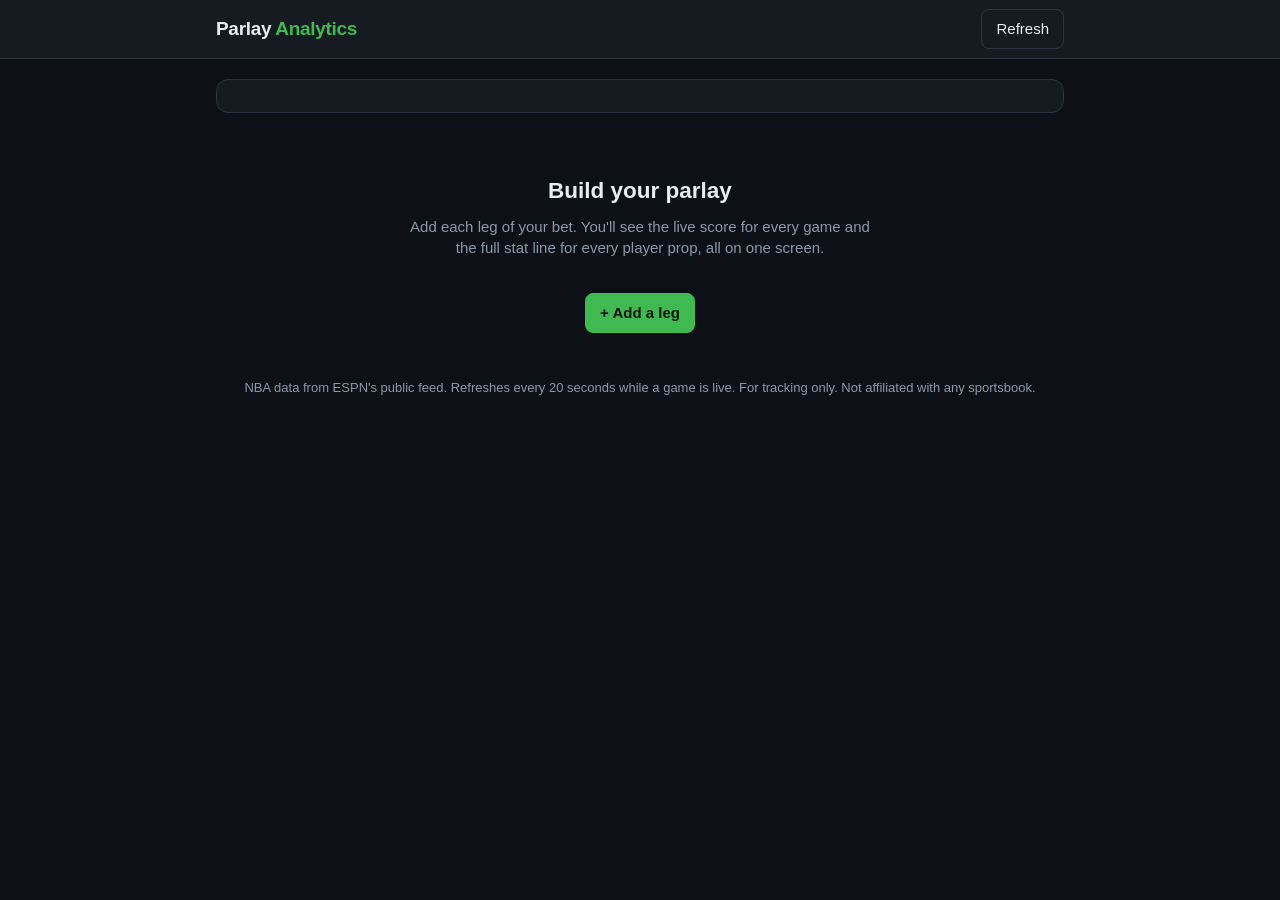
==== index.html @ a6836842 "Initial version of Parlay Analytics Static NBA parlay tracker: live scores, player box score lines, " ====
<!doctype html>
<html lang="en">
<head>
  <meta charset="utf-8">
  <meta name="viewport" content="width=device-width, initial-scale=1">
  <title>Parlay Analytics</title>
  <meta name="description" content="Track every leg of your parlay in one place: live scores, player minutes, and box score stats.">
  <link rel="stylesheet" href="styles.css">
</head>
<body>
  <header class="top">
    <div class="wrap top-row">
      <h1 class="brand">Parlay<span>Analytics</span></h1>
      <div class="top-actions">
        <span id="updated" class="muted small"></span>
        <button id="refreshBtn" class="btn ghost" title="Refresh now">Refresh</button>
        <button id="shareBtn" class="btn ghost" title="Copy a link to this parlay">Share</button>
      </div>
    </div>
  </header>

  <main class="wrap">
    <section id="summary" class="summary" hidden></section>

    <section id="legs" class="legs"></section>

    <section id="empty" class="empty">
      <h2>Build your parlay</h2>
      <p class="muted">Add each leg of your bet. You'll see the live score for every game and the full stat line for every player prop, all on one screen.</p>
    </section>

    <div class="add-row">
      <button id="addBtn" class="btn primary">+ Add a leg</button>
      <button id="clearBtn" class="btn ghost" hidden>Clear parlay</button>
    </div>
  </main>

  <!-- Add-leg dialog -->
  <dialog id="addDialog">
    <form method="dialog" id="addForm">
      <div class="dlg-head">
        <h2>Add a leg</h2>
        <button type="button" class="x" id="closeDlg" aria-label="Close">×</button>
      </div>

      <div class="step">
        <div class="step-label">1. Pick the game</div>
        <div class="date-nav">
          <button type="button" class="btn ghost sm" id="prevDay">‹</button>
          <input type="date" id="dateInput">
          <button type="button" class="btn ghost sm" id="nextDay">›</button>
        </div>
        <div id="gameList" class="game-list"></div>
      </div>

      <div class="step" id="typeStep" hidden>
        <div class="step-label">2. Bet type</div>
        <div class="tabs" id="typeTabs">
          <button type="button" data-type="prop" class="tab active">Player prop</button>
          <button type="button" data-type="ml" class="tab">Moneyline</button>
          <button type="button" data-type="spread" class="tab">Spread</button>
          <button type="button" data-type="total" class="tab">Game total</button>
        </div>

        <div class="fields">
          <label data-for="prop">Player
            <select id="playerSel"></select>
          </label>
          <label data-for="prop">Stat
            <select id="statSel"></select>
          </label>
          <label data-for="ml spread">Team
            <select id="teamSel"></select>
          </label>
          <label data-for="prop total">Over / Under
            <select id="sideSel">
              <option value="over">Over</option>
              <option value="under">Under</option>
            </select>
          </label>
          <label data-for="prop spread total">Line
            <input type="number" id="lineInput" step="0.5" inputmode="decimal" placeholder="e.g. 4.5">
          </label>
        </div>
        <p id="formHint" class="muted small"></p>
        <p id="formErr" class="err small"></p>
      </div>

      <div class="dlg-foot">
        <button type="button" class="btn ghost" id="cancelDlg">Cancel</button>
        <button type="submit" class="btn primary" id="saveLeg" disabled>Add leg</button>
      </div>
    </form>
  </dialog>

  <footer class="wrap foot muted small">
    NBA data from ESPN's public feed. Refreshes every 20 seconds while a game is live. For tracking only. Not affiliated with any sportsbook.
  </footer>

  <script src="app.js"></script>
</body>
</html>
---- styles.css ----
:root {
  --bg: #0d1117;
  --panel: #161b22;
  --panel-2: #1f2630;
  --line: #2b3440;
  --text: #e6edf3;
  --muted: #8b98a8;
  --accent: #3fb950;
  --won: #3fb950;
  --lost: #f85149;
  --live: #e3b341;
  --pending: #8b98a8;
  --oncourt: #2f81f7;
  --radius: 12px;
}

* { box-sizing: border-box; }
html, body { margin: 0; }
body {
  background: var(--bg);
  color: var(--text);
  font: 15px/1.45 -apple-system, BlinkMacSystemFont, "Segoe UI", Roboto, Helvetica, Arial, sans-serif;
}
button, input, select { font: inherit; color: inherit; }
.wrap { max-width: 880px; margin: 0 auto; padding: 0 16px; }
.muted { color: var(--muted); }
.small { font-size: 13px; }
.err { color: var(--lost); min-height: 1em; margin: 4px 0 0; }

/* Header */
.top { border-bottom: 1px solid var(--line); background: var(--panel); position: sticky; top: 0; z-index: 5; }
.top-row { display: flex; align-items: center; justify-content: space-between; gap: 12px; height: 58px; }
.brand { font-size: 19px; margin: 0; letter-spacing: -0.3px; }
.brand span { color: var(--accent); margin-left: 4px; }
.top-actions { display: flex; align-items: center; gap: 8px; }

/* Buttons */
.btn { border: 1px solid var(--line); background: var(--panel-2); border-radius: 8px; padding: 8px 14px; cursor: pointer; }
.btn:hover { border-color: var(--muted); }
.btn.primary { background: var(--accent); border-color: var(--accent); color: #04130a; font-weight: 600; }
.btn.primary:disabled { opacity: .45; cursor: not-allowed; }
.btn.ghost { background: transparent; }
.btn.sm { padding: 4px 10px; }

/* Summary */
.summary { margin: 20px 0 8px; padding: 16px; border-radius: var(--radius); background: var(--panel); border: 1px solid var(--line); display: flex; align-items: center; justify-content: space-between; gap: 12px; flex-wrap: wrap; }
.summary h2 { margin: 0; font-size: 18px; }
.summary .pills { display: flex; gap: 8px; flex-wrap: wrap; }
.pill { font-size: 12px; font-weight: 600; padding: 3px 9px; border-radius: 99px; background: var(--panel-2); border: 1px solid var(--line); white-space: nowrap; }
.pill.won { color: var(--won); border-color: color-mix(in srgb, var(--won) 50%, transparent); }
.pill.lost { color: var(--lost); border-color: color-mix(in srgb, var(--lost) 50%, transparent); }
.pill.live { color: var(--live); border-color: color-mix(in srgb, var(--live) 50%, transparent); }
.pill.pending, .pill.void, .pill.push { color: var(--pending); }
.pill.oncourt { color: var(--oncourt); border-color: color-mix(in srgb, var(--oncourt) 50%, transparent); }

/* Legs */
.legs { display: grid; gap: 14px; margin-top: 14px; }
.leg { background: var(--panel); border: 1px solid var(--line); border-left: 4px solid var(--pending); border-radius: var(--radius); padding: 14px 16px; }
.leg.won { border-left-color: var(--won); }
.leg.lost { border-left-color: var(--lost); }
.leg.live { border-left-color: var(--live); }
.leg-head { display: flex; align-items: center; gap: 12px; }
.leg-head img.face { width: 52px; height: 52px; border-radius: 50%; object-fit: cover; background: var(--panel-2); flex: none; }
.leg-head img.logo { width: 40px; height: 40px; object-fit: contain; flex: none; }
.leg-title { flex: 1; min-width: 0; }
.leg-title .name { font-weight: 650; font-size: 16px; }
.leg-title .pick { color: var(--muted); font-size: 13px; }
.leg-right { display: flex; flex-direction: column; align-items: flex-end; gap: 4px; }
.remove { background: none; border: none; color: var(--muted); cursor: pointer; font-size: 18px; line-height: 1; padding: 2px 4px; }
.remove:hover { color: var(--lost); }

.progress { margin: 12px 0 4px; }
.progress .bar { height: 8px; background: var(--panel-2); border-radius: 99px; overflow: hidden; }
.progress .fill { height: 100%; background: var(--live); border-radius: 99px; transition: width .4s; }
.leg.won .progress .fill { background: var(--won); }
.leg.lost .progress .fill { background: var(--lost); }
.progress .nums { display: flex; justify-content: space-between; font-size: 13px; margin-top: 4px; }
.progress .nums b { font-size: 15px; }

.statgrid { display: grid; grid-template-columns: repeat(auto-fill, minmax(62px, 1fr)); gap: 6px; margin-top: 10px; }
.stat { background: var(--panel-2); border-radius: 8px; padding: 6px 4px; text-align: center; }
.stat .k { font-size: 11px; color: var(--muted); text-transform: uppercase; letter-spacing: .4px; }
.stat .v { font-weight: 650; font-variant-numeric: tabular-nums; }
.stat.hl { outline: 1px solid var(--live); }

.gamestrip { display: flex; align-items: center; justify-content: space-between; gap: 10px; margin-top: 12px; padding-top: 10px; border-top: 1px solid var(--line); font-size: 14px; flex-wrap: wrap; }
.gamestrip .score { display: flex; align-items: center; gap: 8px; font-variant-numeric: tabular-nums; }
.gamestrip .score img { width: 22px; height: 22px; }
.gamestrip .score b { font-size: 16px; }
.clock { font-weight: 600; }
.clock.in { color: var(--live); }

.bigscore { display: grid; grid-template-columns: 1fr auto 1fr; align-items: center; gap: 10px; margin-top: 12px; text-align: center; }
.bigscore .team img { width: 44px; height: 44px; }
.bigscore .team .abbr { font-size: 13px; color: var(--muted); }
.bigscore .team .pts { font-size: 30px; font-weight: 700; font-variant-numeric: tabular-nums; }
.bigscore .team.mine .abbr { color: var(--text); font-weight: 650; }
.floor { margin-top: 10px; font-size: 13px; color: var(--muted); }
.floor b { color: var(--text); font-weight: 600; }

/* Empty */
.empty { text-align: center; padding: 48px 12px 12px; }
.empty h2 { margin: 0 0 8px; }
.empty p { max-width: 460px; margin: 0 auto; }
.add-row { display: flex; justify-content: center; gap: 10px; margin: 22px 0; }

/* Dialog */
dialog { background: var(--panel); color: var(--text); border: 1px solid var(--line); border-radius: 14px; padding: 0; width: min(560px, calc(100vw - 24px)); max-height: calc(100vh - 32px); }
dialog::backdrop { background: rgba(0,0,0,.6); }
#addForm { display: flex; flex-direction: column; max-height: calc(100vh - 34px); }
.dlg-head, .dlg-foot { display: flex; align-items: center; justify-content: space-between; padding: 14px 16px; }
.dlg-head { border-bottom: 1px solid var(--line); }
.dlg-head h2 { margin: 0; font-size: 17px; }
.dlg-foot { border-top: 1px solid var(--line); justify-content: flex-end; gap: 8px; }
.x { background: none; border: none; font-size: 24px; color: var(--muted); cursor: pointer; line-height: 1; }
.step { padding: 14px 16px 4px; overflow-y: auto; }
.step-label { font-weight: 600; margin-bottom: 8px; }
.date-nav { display: flex; gap: 6px; align-items: center; margin-bottom: 10px; }
.date-nav input { background: var(--panel-2); border: 1px solid var(--line); border-radius: 8px; padding: 4px 8px; color-scheme: dark; }
.game-list { display: grid; gap: 6px; max-height: 240px; overflow-y: auto; }
.game-opt { display: flex; justify-content: space-between; align-items: center; gap: 8px; text-align: left; background: var(--panel-2); border: 1px solid var(--line); border-radius: 8px; padding: 8px 10px; cursor: pointer; }
.game-opt.sel { border-color: var(--accent); }
.game-opt .teams { display: flex; align-items: center; gap: 6px; }
.game-opt img { width: 20px; height: 20px; }
.tabs { display: flex; gap: 6px; flex-wrap: wrap; margin-bottom: 12px; }
.tab { background: var(--panel-2); border: 1px solid var(--line); border-radius: 99px; padding: 5px 12px; cursor: pointer; font-size: 13px; }
.tab.active { border-color: var(--accent); color: var(--accent); }
.fields { display: grid; grid-template-columns: 1fr 1fr; gap: 10px; }
.fields label { display: flex; flex-direction: column; gap: 4px; font-size: 13px; color: var(--muted); }
.fields label[hidden] { display: none; }
.fields label[data-for~="prop"]:first-child { grid-column: 1 / -1; }
.fields select, .fields input { background: var(--panel-2); border: 1px solid var(--line); border-radius: 8px; padding: 8px; color: var(--text); width: 100%; }

.foot { padding: 24px 16px 40px; text-align: center; }

@media (max-width: 520px) {
  .top-actions #updated { display: none; }
  .fields { grid-template-columns: 1fr; }
  .bigscore .team .pts { font-size: 26px; }
}
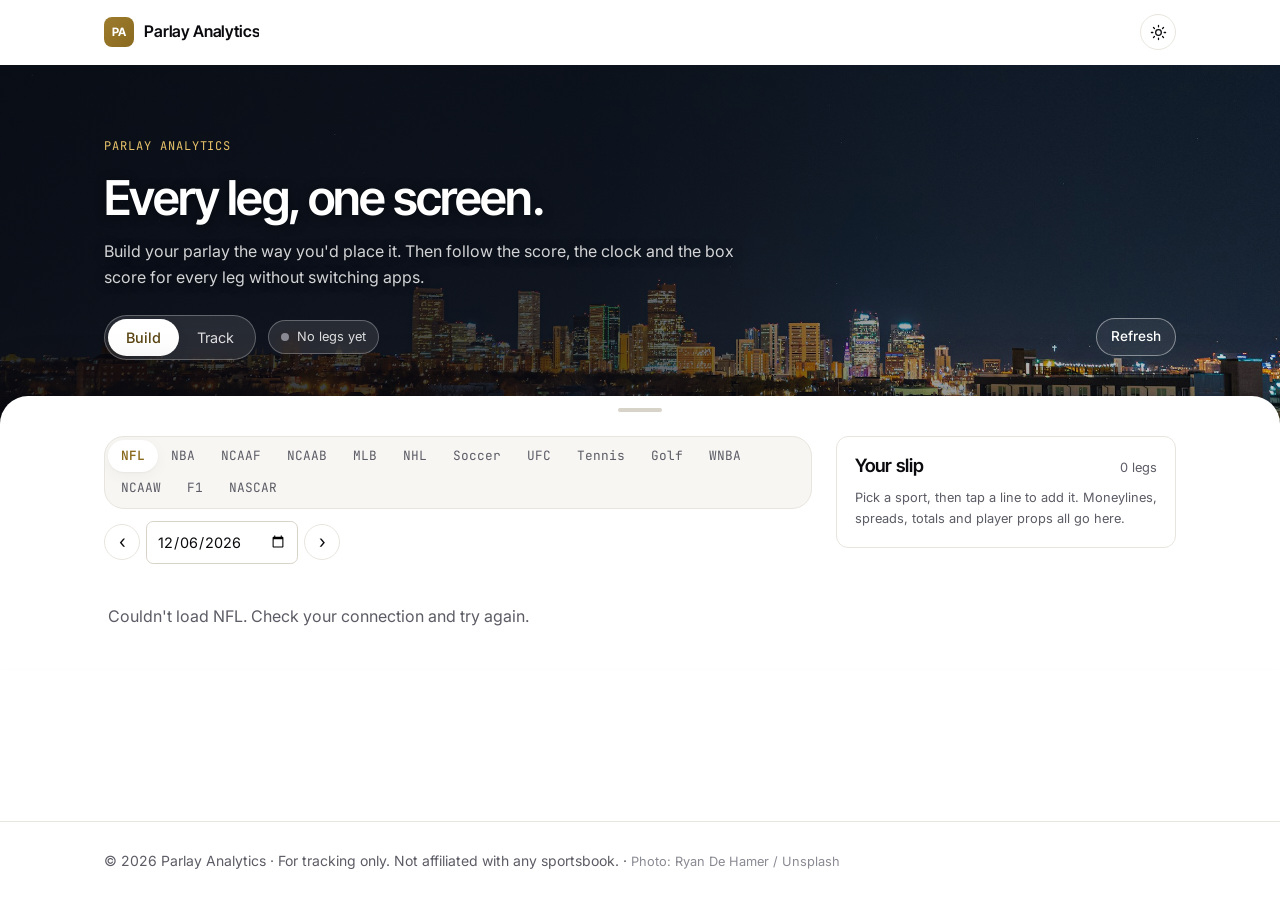
==== commit fff7f87e: "Add all major sports, sportsbook-style builder, and site template look - Same design as isaiah30333." ====
--- a/index.html
+++ b/index.html
@@ -4,99 +4,60 @@
   <meta charset="utf-8">
   <meta name="viewport" content="width=device-width, initial-scale=1">
   <title>Parlay Analytics</title>
-  <meta name="description" content="Track every leg of your parlay in one place: live scores, player minutes, and box score stats.">
-  <link rel="stylesheet" href="styles.css">
+  <meta name="description" content="Build your parlay like you would on a sportsbook, then track every leg live: scores, clocks, minutes and box score stats across NFL, NBA, college, MLB, NHL, soccer, UFC, tennis, golf and racing.">
+  <link rel="preconnect" href="https://fonts.googleapis.com">
+  <link rel="preconnect" href="https://fonts.gstatic.com" crossorigin>
+  <link rel="stylesheet" href="assets/css/base.css?v=2">
+  <link rel="stylesheet" href="assets/css/drawer.css?v=2">
+  <link rel="stylesheet" href="assets/css/pages.css?v=2">
+  <script src="assets/js/config.js?v=2"></script>
+  <script src="assets/js/site.js?v=2"></script>
 </head>
 <body>
-  <header class="top">
-    <div class="wrap top-row">
-      <h1 class="brand">Parlay<span>Analytics</span></h1>
-      <div class="top-actions">
-        <span id="updated" class="muted small"></span>
-        <button id="refreshBtn" class="btn ghost" title="Refresh now">Refresh</button>
-        <button id="shareBtn" class="btn ghost" title="Copy a link to this parlay">Share</button>
+  <header class="site-header" id="site-header"></header>
+
+  <main class="container page">
+    <div class="page-head reveal">
+      <p class="eyebrow">Parlay Analytics</p>
+      <h1 class="h-page">Every leg, one screen.</h1>
+      <p class="muted">Build your parlay the way you'd place it. Then follow the score, the clock and the box score for every leg without switching apps.</p>
+      <div class="head-row">
+        <div class="seg" role="tablist" aria-label="View">
+          <button type="button" role="tab" data-view-tab="build" aria-selected="true">Build</button>
+          <button type="button" role="tab" data-view-tab="track" aria-selected="false">Track <span id="legCount"></span></button>
+        </div>
+        <span class="live-pill" id="livePill"><span class="live-dot"></span><span id="liveText">No legs yet</span></span>
+        <div class="head-btns">
+          <button type="button" class="btn btn-ghost btn-sm" id="refreshBtn">Refresh</button>
+          <button type="button" class="btn btn-ghost btn-sm" id="shareBtn" hidden>Share</button>
+        </div>
       </div>
     </div>
-  </header>
 
-  <main class="wrap">
-    <section id="summary" class="summary" hidden></section>
+    <div class="sheet sheet--page">
+      <section id="buildView" class="build" aria-label="Build your parlay">
+        <div id="board" class="board"></div>
+        <aside id="slip" class="slip card" aria-label="Your slip"></aside>
+      </section>
 
-    <section id="legs" class="legs"></section>
-
-    <section id="empty" class="empty">
-      <h2>Build your parlay</h2>
-      <p class="muted">Add each leg of your bet. You'll see the live score for every game and the full stat line for every player prop, all on one screen.</p>
-    </section>
-
-    <div class="add-row">
-      <button id="addBtn" class="btn primary">+ Add a leg</button>
-      <button id="clearBtn" class="btn ghost" hidden>Clear parlay</button>
+      <section id="trackView" aria-label="Track your parlay" hidden>
+        <div id="summary" class="summary card" hidden></div>
+        <div id="legs" class="legs"></div>
+        <div id="trackEmpty" class="track-empty">
+          <h2>Nothing to track yet</h2>
+          <p class="muted">Add legs in Build. Each one shows up here with its live score, clock and stats.</p>
+          <button type="button" class="btn" data-view="build">Build a parlay</button>
+        </div>
+      </section>
     </div>
   </main>
 
-  <!-- Add-leg dialog -->
-  <dialog id="addDialog">
-    <form method="dialog" id="addForm">
-      <div class="dlg-head">
-        <h2>Add a leg</h2>
-        <button type="button" class="x" id="closeDlg" aria-label="Close">×</button>
-      </div>
+  <button type="button" class="slip-bar" id="slipBar" hidden></button>
+  <div class="toast" id="toast" role="status" aria-live="polite"></div>
 
-      <div class="step">
-        <div class="step-label">1. Pick the game</div>
-        <div class="date-nav">
-          <button type="button" class="btn ghost sm" id="prevDay">‹</button>
-          <input type="date" id="dateInput">
-          <button type="button" class="btn ghost sm" id="nextDay">›</button>
-        </div>
-        <div id="gameList" class="game-list"></div>
-      </div>
+  <footer class="site-footer" id="site-footer"></footer>
 
-      <div class="step" id="typeStep" hidden>
-        <div class="step-label">2. Bet type</div>
-        <div class="tabs" id="typeTabs">
-          <button type="button" data-type="prop" class="tab active">Player prop</button>
-          <button type="button" data-type="ml" class="tab">Moneyline</button>
-          <button type="button" data-type="spread" class="tab">Spread</button>
-          <button type="button" data-type="total" class="tab">Game total</button>
-        </div>
-
-        <div class="fields">
-          <label data-for="prop">Player
-            <select id="playerSel"></select>
-          </label>
-          <label data-for="prop">Stat
-            <select id="statSel"></select>
-          </label>
-          <label data-for="ml spread">Team
-            <select id="teamSel"></select>
-          </label>
-          <label data-for="prop total">Over / Under
-            <select id="sideSel">
-              <option value="over">Over</option>
-              <option value="under">Under</option>
-            </select>
-          </label>
-          <label data-for="prop spread total">Line
-            <input type="number" id="lineInput" step="0.5" inputmode="decimal" placeholder="e.g. 4.5">
-          </label>
-        </div>
-        <p id="formHint" class="muted small"></p>
-        <p id="formErr" class="err small"></p>
-      </div>
-
-      <div class="dlg-foot">
-        <button type="button" class="btn ghost" id="cancelDlg">Cancel</button>
-        <button type="submit" class="btn primary" id="saveLeg" disabled>Add leg</button>
-      </div>
-    </form>
-  </dialog>
-
-  <footer class="wrap foot muted small">
-    NBA data from ESPN's public feed. Refreshes every 20 seconds while a game is live. For tracking only. Not affiliated with any sportsbook.
-  </footer>
-
-  <script src="app.js"></script>
+  <script src="assets/js/sports.js?v=2"></script>
+  <script src="assets/js/app.js?v=2"></script>
 </body>
 </html>
--- a/assets/css/base.css
+++ b/assets/css/base.css
@@ -0,0 +1,380 @@
+/* =====================================================================
+   BASE DESIGN SYSTEM — shared by every site built from this template.
+   Colors live as tokens on :root; config.js overrides the accent,
+   radius and fonts at runtime.
+   ===================================================================== */
+
+/* ---------- tokens: light ---------- */
+:root {
+  --accent-light: #2563eb;
+  --accent-dark: #60a5fa;
+  --accent: var(--accent-light);
+  --accent-ink: #ffffff;            /* text on accent */
+  --accent-soft: color-mix(in srgb, var(--accent) 10%, transparent);
+
+  --bg: #ffffff;
+  --bg-subtle: #f7f6f3;             /* neutrals lean a touch warm to sit with bronze */
+  --surface: #ffffff;
+  --border: #e8e5de;
+  --border-strong: #d8d3c8;
+
+  /* hover glow (the Launchpad-style highlight used site-wide): bronze → gold */
+  --glow-1: #8A6A1F;
+  --glow-2: #E8C36A;
+  --glow-strength: .11;
+  --hover-fill: color-mix(in srgb, var(--accent) 4%, var(--surface));
+  --text: #0b0b0f;
+  --text-muted: #5c5c66;
+  --text-faint: #8a8a94;
+
+  --up: #15803d;
+  --down: #b91c1c;
+
+  --radius: 12px;
+  --radius-sm: calc(var(--radius) * 0.6);
+  --shadow: 0 1px 2px rgba(10, 10, 20, .04), 0 4px 16px rgba(10, 10, 20, .04);
+  --shadow-lg: 0 2px 4px rgba(10, 10, 20, .04), 0 12px 32px rgba(10, 10, 20, .08);
+
+  --font-heading: "Inter Tight", system-ui, sans-serif;
+  --font-body: "Inter", system-ui, sans-serif;
+  --font-mono: "JetBrains Mono", ui-monospace, monospace;
+
+  --header-h: 64px;
+  --maxw: 1120px;
+  --gutter: 24px;
+
+  color-scheme: light;
+}
+
+/* ---------- tokens: dark ---------- */
+@media (prefers-color-scheme: dark) {
+  :root:not([data-theme="light"]) {
+    --accent: var(--accent-dark);
+    --accent-ink: #0b0b0f;
+    --bg: #0b0a09;
+    --bg-subtle: #14130f;
+    --surface: #161511;
+    --border: #2a271f;
+    --border-strong: #3a352a;
+    --glow-1: #B8892E;
+    --glow-2: #F0D08A;
+    --glow-strength: .12;
+    --hover-fill: color-mix(in srgb, var(--accent) 6%, var(--surface));
+    --text: #f4f4f6;
+    --text-muted: #a1a1ab;
+    --text-faint: #6e6e78;
+    --up: #4ade80;
+    --down: #f87171;
+    --shadow: 0 1px 2px rgba(0, 0, 0, .3);
+    --shadow-lg: 0 12px 32px rgba(0, 0, 0, .4);
+    color-scheme: dark;
+  }
+}
+:root[data-theme="dark"] {
+  --accent: var(--accent-dark);
+  --accent-ink: #0b0b0f;
+  --bg: #0b0a09;
+  --bg-subtle: #14130f;
+  --surface: #161511;
+  --border: #2a271f;
+  --border-strong: #3a352a;
+  --glow-1: #B8892E;
+  --glow-2: #F0D08A;
+  --glow-strength: .12;
+  --hover-fill: color-mix(in srgb, var(--accent) 6%, var(--surface));
+  --text: #f4f4f6;
+  --text-muted: #a1a1ab;
+  --text-faint: #6e6e78;
+  --up: #4ade80;
+  --down: #f87171;
+  --shadow: 0 1px 2px rgba(0, 0, 0, .3);
+  --shadow-lg: 0 12px 32px rgba(0, 0, 0, .4);
+  color-scheme: dark;
+}
+
+/* ---------- reset ---------- */
+*, *::before, *::after { box-sizing: border-box; }
+html { -webkit-text-size-adjust: 100%; scroll-padding-top: calc(var(--header-h) + var(--tape-h, 0px) + 16px); }
+body {
+  margin: 0;
+  background: var(--bg);
+  color: var(--text);
+  font-family: var(--font-body);
+  font-size: 16px;
+  line-height: 1.6;
+  -webkit-font-smoothing: antialiased;
+  min-height: 100vh;
+  display: flex;
+  flex-direction: column;
+  overflow-x: hidden;
+}
+main { flex: 1; }
+img, svg { display: block; max-width: 100%; }
+a { color: inherit; text-decoration: none; }
+button { font: inherit; color: inherit; }
+:focus-visible { outline: 2px solid var(--accent); outline-offset: 2px; border-radius: 4px; }
+
+h1, h2, h3, h4 {
+  font-family: var(--font-heading);
+  line-height: 1.1;
+  letter-spacing: -0.02em;
+  margin: 0 0 .5em;
+  font-weight: 600;
+}
+h1 { font-size: clamp(2.4rem, 6vw, 4.25rem); letter-spacing: -0.035em; }
+h2 { font-size: clamp(1.75rem, 3.5vw, 2.5rem); }
+h3 { font-size: 1.15rem; letter-spacing: -0.01em; }
+p { margin: 0 0 1em; }
+
+.container { width: 100%; max-width: var(--maxw); margin: 0 auto; padding: 0 var(--gutter); }
+.mono { font-family: var(--font-mono); font-feature-settings: "tnum"; }
+.muted { color: var(--text-muted); }
+.eyebrow {
+  font-family: var(--font-mono);
+  font-size: .75rem;
+  letter-spacing: .08em;
+  text-transform: uppercase;
+  color: var(--accent);
+  margin-bottom: 1rem;
+}
+.lead { font-size: clamp(1.05rem, 1.6vw, 1.25rem); color: var(--text-muted); max-width: 40em; }
+
+/* ---------- shared header ---------- */
+.site-header {
+  position: sticky;
+  top: 0;
+  z-index: 50;
+  background: color-mix(in srgb, var(--bg) 82%, transparent);
+  backdrop-filter: saturate(180%) blur(14px);
+  -webkit-backdrop-filter: saturate(180%) blur(14px);
+  border-bottom: 1px solid transparent;
+  transition: border-color .2s, background .2s;
+}
+.site-header.scrolled { border-bottom-color: var(--border); }
+/* live price band under the menu (part of the sticky header, so it follows you down the page) */
+:root.has-tape { --tape-h: 46px; }
+.site-header .tape { height: var(--tape-h, 46px); overflow: hidden; border-top: 1px solid var(--border); }
+.header-inner {
+  height: var(--header-h);
+  display: flex;
+  align-items: center;
+  gap: 24px;
+}
+.brand {
+  display: flex;
+  align-items: center;
+  gap: 10px;
+  font-family: var(--font-heading);
+  font-weight: 600;
+  font-size: 1rem;
+  letter-spacing: -0.01em;
+  white-space: nowrap;
+  min-width: 0;
+}
+.brand-name { overflow: hidden; text-overflow: ellipsis; }
+.brand-mark {
+  flex-shrink: 0;
+  display: grid;
+  place-items: center;
+  width: 30px;
+  height: 30px;
+  border-radius: 8px;
+  background: linear-gradient(135deg, color-mix(in srgb, var(--accent) 80%, var(--glow-2)), var(--accent));
+  color: var(--accent-ink);
+  font-size: .72rem;
+  font-weight: 700;
+  letter-spacing: .02em;
+}
+/* header icon as a logo image (config.monogramImage) */
+/* round badge: the image is zoomed so a round logo fills it edge to edge (trims the file's white margin) */
+.brand-mark--img {
+  width: 36px; height: 36px; border-radius: 50%;
+  background: transparent; padding: 0; overflow: hidden;
+  box-shadow: 0 1px 3px rgba(0,0,0,.18);
+}
+.brand-mark--img img { width: 100%; height: 100%; object-fit: contain; transform: scale(var(--mark-zoom, 1.82)); }
+.nav { display: flex; gap: 4px; margin-left: auto; }
+.nav a {
+  padding: 6px 12px;
+  border-radius: 999px;
+  font-size: .9rem;
+  color: var(--text-muted);
+  transition: color .15s, background .15s;
+}
+.nav a:hover { color: var(--text); background: var(--bg-subtle); }
+.nav a[aria-current="page"] { color: var(--text); background: var(--bg-subtle); font-weight: 500; }
+.header-actions { display: flex; align-items: center; gap: 8px; }
+
+.icon-btn {
+  width: 36px;
+  height: 36px;
+  display: grid;
+  place-items: center;
+  border: 1px solid var(--border);
+  background: var(--surface);
+  border-radius: 999px;
+  cursor: pointer;
+  transition: border-color .15s;
+}
+.icon-btn:hover { border-color: var(--border-strong); }
+.icon-btn svg { width: 17px; height: 17px; fill: none; stroke: currentColor; stroke-width: 1.8; stroke-linecap: round; }
+.i-moon { display: none; }
+:root[data-theme="dark"] .i-sun { display: none; }
+:root[data-theme="dark"] .i-moon { display: block; }
+@media (prefers-color-scheme: dark) {
+  :root:not([data-theme="light"]) .i-sun { display: none; }
+  :root:not([data-theme="light"]) .i-moon { display: block; }
+}
+.menu-btn { display: none; }
+
+@media (max-width: 760px) {
+  :root { --gutter: 16px; }
+  .header-inner { gap: 12px; }
+  .header-actions { margin-left: auto; }
+  .header-actions .btn { display: none; }
+  .menu-btn { display: grid; }
+  .nav {
+    position: absolute;
+    top: var(--header-h);
+    left: 0;
+    right: 0;
+    flex-direction: column;
+    gap: 2px;
+    padding: 8px var(--gutter) 16px;
+    background: var(--bg);
+    border-bottom: 1px solid var(--border);
+    margin: 0;
+    display: none;
+  }
+  .site-header.open .nav { display: flex; }
+  .nav a { padding: 12px; border-radius: var(--radius-sm); font-size: 1rem; }
+}
+
+/* ---------- buttons ---------- */
+.btn {
+  display: inline-flex;
+  align-items: center;
+  gap: 8px;
+  padding: 11px 20px;
+  border-radius: 999px;
+  background: var(--accent);
+  color: var(--accent-ink);
+  font-weight: 500;
+  font-size: .95rem;
+  border: 1px solid var(--accent);
+  cursor: pointer;
+  transition: transform .15s, opacity .15s, background .15s, box-shadow .2s;
+}
+.btn:hover { box-shadow: 0 6px 20px color-mix(in srgb, var(--glow-2) 35%, transparent); transform: translateY(-1px); }
+.btn:active { transform: translateY(1px); }
+.btn-accent { background: var(--accent); border-color: var(--accent); color: var(--accent-ink); }
+.btn-ghost { background: transparent; color: var(--accent); border-color: var(--border-strong); }
+.btn-ghost:hover { background: var(--hover-fill); border-color: var(--accent); }
+.btn-sm { padding: 7px 14px; font-size: .85rem; }
+.btn svg { width: 16px; height: 16px; fill: none; stroke: currentColor; stroke-width: 1.8; stroke-linecap: round; stroke-linejoin: round; }
+
+/* ---------- sections & cards ---------- */
+.section { padding: clamp(56px, 9vw, 112px) 0; }
+.section + .section { border-top: 1px solid var(--border); }
+.section-head { margin-bottom: 40px; max-width: 640px; }
+
+.card {
+  background: var(--surface);
+  border: 1px solid var(--border);
+  border-radius: var(--radius);
+  padding: 24px;
+  transition: border-color .2s, box-shadow .2s, transform .2s;
+}
+a.card:hover, .card.hover:hover { border-color: var(--border-strong); box-shadow: var(--shadow-lg); transform: translateY(-2px); }
+.grid { display: grid; gap: 16px; }
+.grid-3 { grid-template-columns: repeat(auto-fill, minmax(260px, 1fr)); }
+.grid-2 { grid-template-columns: repeat(2, minmax(0, 1fr)); }   /* always an even 2-up */
+@media (max-width: 700px) { .grid-2 { grid-template-columns: 1fr; } }
+@media (max-width: 400px) { .grid-3 { grid-template-columns: 1fr; } }
+
+/* small card labels ("Student-Managed Fund", "New York"…): plain bronze small caps,
+   the same style as the box headings, no outline */
+.tag {
+  display: inline-block;
+  font-family: var(--font-mono);
+  font-size: .7rem;
+  font-weight: 600;
+  letter-spacing: .08em;
+  text-transform: uppercase;
+  color: var(--accent);
+}
+/* status badges (the Markets "M", Launchpad "App") keep a small outline so they read as badges */
+.em-table .tag, .fineprint .tag, .launch-tag {
+  padding: 1px 6px;
+  border: 1px solid var(--border);
+  border-radius: 999px;
+  font-weight: 500;
+  letter-spacing: 0;
+  text-transform: none;
+  color: var(--text-muted);
+}
+
+/* ---------- footer ---------- */
+.site-footer { border-top: 1px solid var(--border); padding: 28px 0; font-size: .875rem; color: var(--text-muted); }
+.footer-inner { display: flex; justify-content: space-between; align-items: center; gap: 16px; flex-wrap: wrap; }
+.footer-inner p { margin: 0; }
+.footer-links { display: flex; gap: 20px; }
+.footer-links a:hover { color: var(--text); }
+.photo-credit { color: var(--text-faint); font-size: .8rem; }
+.photo-credit:hover { color: var(--text); }
+
+/* ---------- end of page: back to top + next tab (built in site.js) ---------- */
+.next-up { border-top: 1px solid var(--border); padding: clamp(56px, 9vw, 104px) 0 clamp(36px, 5vw, 64px); }
+.next-inner { display: grid; gap: 24px; }
+.to-top {
+  justify-self: start; display: inline-flex; align-items: center; gap: 10px;
+  padding: 8px 15px; border: 1px solid var(--border-strong); border-radius: 999px;
+  background: var(--surface); color: var(--text-muted); cursor: pointer;
+  font-family: var(--font-mono); font-size: .76rem; letter-spacing: .08em; text-transform: uppercase;
+  transition: border-color .2s, color .2s;
+}
+.to-top:hover { border-color: var(--accent); color: var(--accent); }
+.to-top-arrow { display: inline-block; transition: transform .3s ease; }
+.to-top:hover .to-top-arrow { transform: translateY(-3px); }
+.next-link {
+  display: grid; grid-template-columns: 1fr auto; align-items: end; gap: 6px 24px;
+  padding-bottom: 20px; border-bottom: 1px solid var(--border);
+}
+.next-link .eyebrow { grid-column: 1 / -1; margin: 0; }
+.next-name {
+  font-family: var(--font-heading); font-weight: 600; letter-spacing: -0.045em;
+  font-size: clamp(2.75rem, 10vw, 7.5rem); line-height: 1.05; transition: color .25s;
+}
+.next-arrow { font-size: clamp(1.75rem, 5vw, 4rem); line-height: 1.05; color: var(--text-muted); transition: transform .35s ease, color .25s; }
+.next-link:hover .next-name, .next-link:hover .next-arrow { color: var(--accent); }
+.next-link:hover .next-arrow { transform: translateX(10px); }
+
+/* ---------- letter roll on hover (wired in site.js) ----------
+   Each letter stays in normal flow with a copy parked one line below it. clip-path
+   (not overflow:hidden, which would move the text baseline) shows one line; hovering
+   slides letter + copy up one line, letter by letter (--i staggers them). */
+.sr-only { position: absolute; width: 1px; height: 1px; padding: 0; margin: -1px; overflow: hidden; clip: rect(0 0 0 0); white-space: nowrap; border: 0; }
+.roll { white-space: nowrap; }
+.roll-ch { display: inline-block; clip-path: inset(0 -0.15em); }
+.roll-in { display: inline-block; position: relative; transition: transform .5s cubic-bezier(.65, 0, .35, 1); transition-delay: calc(var(--i) * 24ms); }
+.roll-copy { position: absolute; left: 0; top: 100%; }
+.is-rolled .roll-in { transform: translateY(-100%); }
+
+/* ---------- motion ---------- */
+.reveal { opacity: 0; transform: translateY(12px); transition: opacity .6s ease, transform .6s ease; transition-delay: var(--d, 0s); }
+.reveal.in { opacity: 1; transform: none; }
+.reveal.done {
+  transition: transform .2s ease, box-shadow .2s ease, border-color .2s ease, background-color .2s ease, opacity .2s ease;
+  transition-delay: 0s;
+}
+@media (prefers-reduced-motion: reduce) {
+  .reveal, .reveal.done { opacity: 1; transform: none; transition: none; }
+  .roll-in { transition: none; }
+  .is-rolled .roll-in { transform: none; }
+  * { scroll-behavior: auto !important; }
+}
+
+/* TradingView widgets are transparent iframes. Chrome paints a solid white backdrop behind an
+   iframe whose color scheme differs from the page's, so after switching to dark mode the ticker
+   band stayed white. The widget pages don't declare a scheme (light), so match it on the iframe. */
+.tradingview-widget-container iframe { color-scheme: light; }
--- a/assets/css/drawer.css
+++ b/assets/css/drawer.css
@@ -0,0 +1,33 @@
+/* =====================================================================
+   RISING DRAWER (mockup): page content rides up over the heading photo
+   on one sheet with rounded top corners, like a drawer sliding up.
+   ===================================================================== */
+:root { --sheet-r: 28px; --sheet-lift: 56px; --sheet-shadow: 0 -18px 44px rgba(8, 10, 18, .22); }
+@media (max-width: 700px) { :root { --sheet-r: 22px; --sheet-lift: 40px; } }
+
+.sheet { position: relative; z-index: 1; isolation: isolate; margin-top: calc(-1 * var(--sheet-lift)); }
+
+/* the sheet's surface: full-bleed, even when the sheet sits inside a .container */
+.sheet::after {
+  content: ""; position: absolute; z-index: -1;
+  top: 0; bottom: 0; left: 50%; width: 100vw; transform: translateX(-50%);
+  background: var(--bg);
+  border-radius: var(--sheet-r) var(--sheet-r) 0 0;
+  box-shadow: var(--sheet-shadow);
+  clip-path: inset(-80px 0 0 0);   /* shadow only above the sheet, never below it */
+}
+/* small grab handle at the top */
+.sheet::before {
+  content: ""; position: absolute; top: 12px; left: 50%; transform: translateX(-50%);
+  width: 44px; height: 4px; border-radius: 999px; background: var(--border-strong);
+}
+
+/* Home: the hero photo runs under the sheet; quick facts sit at the top of the sheet */
+:root.has-hero-img .hero { padding-bottom: calc(var(--sheet-lift) + 72px); }
+.sheet > .container:first-child { padding-top: 40px; }
+.sheet .facts { margin-top: 0; margin-bottom: clamp(24px, 4vw, 48px); }
+:root.has-hero-img .sheet .facts > div { box-shadow: var(--shadow); }
+
+/* Inner pages: room under the page title for the sheet to overlap */
+:root.has-hero-img .page-head { padding-bottom: calc(36px + var(--sheet-lift)); margin-bottom: 0; }
+.sheet--page { padding-top: 40px; }
--- a/assets/css/pages.css
+++ b/assets/css/pages.css
@@ -0,0 +1,280 @@
+/* =====================================================================
+   PAGE STYLES — template pieces from isaiah30333.github.io (heading photo,
+   segmented control, live pill, toast) plus the parlay builder + tracker.
+   ===================================================================== */
+
+/* status colors */
+:root { --live: #b45309; }
+@media (prefers-color-scheme: dark) { :root:not([data-theme="light"]) { --live: #fbbf24; } }
+:root[data-theme="dark"] { --live: #fbbf24; }
+
+.small { font-size: .8rem; }
+.strong { font-weight: 600; color: var(--text); }
+.up { color: var(--up); }
+.down { color: var(--down); }
+.center { text-align: center; }
+.pad { padding: 24px 4px; }
+[hidden] { display: none !important; }
+
+/* ---------- template: inner page heading over the photo ---------- */
+.page { padding-top: clamp(40px, 7vw, 72px); padding-bottom: 72px; }
+.page-head { margin-bottom: 32px; position: relative; isolation: isolate; }
+.h-page { font-size: clamp(2rem, 5vw, 3rem); margin-bottom: .3em; }
+.page-head::before {
+  content: ""; position: absolute; z-index: -1; top: -160px; right: -10%;
+  width: min(420px, 70vw); aspect-ratio: 1; border-radius: 50%; opacity: .8;
+  background: radial-gradient(circle, color-mix(in srgb, var(--glow-2) 22%, transparent), color-mix(in srgb, var(--glow-1) 8%, transparent) 45%, transparent 70%);
+  filter: blur(20px); pointer-events: none;
+}
+:root { --hero-scrim: linear-gradient(90deg, rgba(8,10,18,.84) 0%, rgba(8,10,18,.68) 45%, rgba(8,10,18,.30) 75%, rgba(8,10,18,.12) 100%); }
+:root.has-hero-img .page-head :is(h1, .lead, .muted) { text-shadow: 0 1px 12px rgba(0,0,0,.45); }
+:root.has-hero-img .page-head::before {
+  top: calc(-1 * clamp(40px, 7vw, 72px)); bottom: 0; left: 50%; right: auto;
+  width: 100vw; aspect-ratio: auto; transform: translateX(-50%);
+  border-radius: 0; filter: none; opacity: 1;
+  background: var(--hero-scrim), var(--hero-img) center 84% / cover no-repeat;
+}
+:root.has-hero-img .page-head { color: #fff; padding-bottom: calc(36px + var(--sheet-lift)); margin-bottom: 0; }
+:root.has-hero-img .page-head .eyebrow { color: #E8C36A; }
+:root.has-hero-img .page-head .muted { color: rgba(255,255,255,.82); }
+:root.has-hero-img .page-head :is(.seg, .live-pill) {
+  background: rgba(255,255,255,.10); border-color: rgba(255,255,255,.28); color: rgba(255,255,255,.85);
+  backdrop-filter: blur(8px); -webkit-backdrop-filter: blur(8px);
+}
+:root.has-hero-img .page-head .seg button { color: rgba(255,255,255,.85); }
+:root.has-hero-img .page-head .seg button[aria-selected="true"] { background: #fff; color: #5a4512; }
+:root.has-hero-img .page-head .btn-ghost { color: #fff; border-color: rgba(255,255,255,.45); background: rgba(255,255,255,.06); }
+:root.has-hero-img .page-head .btn-ghost:hover { background: rgba(255,255,255,.14); border-color: #fff; }
+.page-head .muted { max-width: 40em; }
+.head-row { display: flex; align-items: center; gap: 12px; flex-wrap: wrap; margin-top: 24px; }
+.head-btns { display: flex; gap: 8px; margin-left: auto; }
+/* no nav on this site: hide the empty mobile menu button */
+.menu-btn { display: none !important; }
+
+/* ---------- template: segmented control, live pill, toast ---------- */
+.seg { display: inline-flex; padding: 3px; border: 1px solid var(--border); border-radius: 999px; background: var(--bg-subtle); }
+.seg button { border: 0; background: transparent; padding: 7px 18px; border-radius: 999px; font-size: .9rem; color: var(--text-muted); cursor: pointer; }
+.seg button[aria-selected="true"] { background: var(--surface); color: var(--text); box-shadow: var(--shadow); font-weight: 500; }
+.seg-sm { max-width: 100%; overflow-x: auto; scrollbar-width: none; }
+.seg-sm::-webkit-scrollbar { display: none; }
+.seg-sm button { padding: 6px 13px; font-size: .8rem; font-family: var(--font-mono); white-space: nowrap; }
+.seg button[aria-pressed="true"] { background: var(--surface); color: var(--accent); box-shadow: var(--shadow); font-weight: 600; }
+
+.live-pill { display: inline-flex; align-items: center; gap: 8px; padding: 6px 12px; border: 1px solid var(--border); border-radius: 999px; font-size: .8rem; color: var(--text-muted); white-space: nowrap; }
+.live-dot { width: 8px; height: 8px; border-radius: 50%; background: var(--text-faint); }
+.live-pill[data-state="live"] .live-dot { background: var(--up); animation: pulse 1.6s ease-in-out infinite; }
+@keyframes pulse { 0%, 100% { box-shadow: 0 0 0 0 color-mix(in srgb, var(--up) 55%, transparent); } 50% { box-shadow: 0 0 0 5px transparent; } }
+
+.toast {
+  position: fixed; left: 50%; bottom: 24px; transform: translate(-50%, 20px); max-width: calc(100% - 32px);
+  padding: 12px 18px; border-radius: 999px; background: var(--text); color: var(--bg); font-size: .9rem;
+  box-shadow: var(--shadow-lg); opacity: 0; pointer-events: none; transition: opacity .2s, transform .2s; z-index: 60;
+}
+.toast.show { opacity: 1; transform: translate(-50%, 0); }
+@media (prefers-reduced-motion: reduce) { .live-pill[data-state="live"] .live-dot { animation: none; } }
+
+/* ---------- shared bits ---------- */
+.input {
+  font: inherit; font-size: .9rem; color: var(--text); background: var(--surface);
+  border: 1px solid var(--border-strong); border-radius: var(--radius-sm); padding: 8px 10px; min-width: 0;
+}
+.input:focus { outline: 2px solid color-mix(in srgb, var(--accent) 50%, transparent); outline-offset: 0; border-color: var(--accent); }
+input[type="date"].input { color-scheme: inherit; }
+.x { background: none; border: 0; color: var(--text-faint); font-size: 20px; line-height: 1; cursor: pointer; padding: 2px 6px; border-radius: 6px; }
+.x:hover { color: var(--down); background: var(--bg-subtle); }
+.flag { width: 20px; height: 14px; object-fit: cover; border-radius: 2px; flex: none; }
+
+.pill { display: inline-block; font-size: .72rem; font-weight: 600; padding: 3px 9px; border-radius: 999px; border: 1px solid var(--border); background: var(--bg-subtle); color: var(--text-muted); white-space: nowrap; }
+.pill.won { color: var(--up); border-color: color-mix(in srgb, var(--up) 45%, var(--border)); background: color-mix(in srgb, var(--up) 8%, var(--surface)); }
+.pill.lost { color: var(--down); border-color: color-mix(in srgb, var(--down) 45%, var(--border)); background: color-mix(in srgb, var(--down) 8%, var(--surface)); }
+.pill.live { color: var(--live); border-color: color-mix(in srgb, var(--live) 45%, var(--border)); background: color-mix(in srgb, var(--live) 8%, var(--surface)); }
+.pill.oncourt { color: var(--accent); border-color: color-mix(in srgb, var(--accent) 50%, var(--border)); background: var(--accent-soft); }
+.txt-live { color: var(--live); font-weight: 600; }
+
+/* ---------- build: board + slip ---------- */
+.build { display: grid; grid-template-columns: minmax(0, 1fr) 340px; gap: 24px; align-items: start; }
+@media (max-width: 960px) { .build { grid-template-columns: 1fr; } }
+
+.board-controls { display: grid; gap: 12px; margin-bottom: 16px; }
+.sport-tabs { justify-self: start; }
+@media (min-width: 761px) { .sport-tabs { flex-wrap: wrap; border-radius: 20px; } }
+.board-sub { display: flex; gap: 10px; flex-wrap: wrap; align-items: center; }
+.date-nav { display: flex; gap: 6px; align-items: center; }
+.date-nav .icon-btn { font-size: 18px; }
+#fieldSearch { flex: 1; min-width: 180px; }
+.board-list { display: grid; gap: 12px; }
+
+.event-head { display: flex; justify-content: space-between; align-items: baseline; gap: 12px; flex-wrap: wrap; margin: 8px 0 0; }
+.event-head h3 { margin: 0; }
+.event-head.inside { margin: 0 0 8px; }
+
+.match { padding: 16px 18px; }
+.match.is-open { border-color: var(--accent); box-shadow: 0 0 0 1px var(--accent); }
+.match-meta { display: flex; justify-content: space-between; gap: 12px; font-size: .78rem; font-family: var(--font-mono); color: var(--text-muted); margin-bottom: 10px; }
+.match-grid { display: grid; grid-template-columns: minmax(0, 1fr) repeat(3, 92px); gap: 6px 8px; align-items: center; }
+.match-grid.two { grid-template-columns: minmax(0, 1fr) 110px; }
+.mh { font-family: var(--font-mono); font-size: .66rem; letter-spacing: .06em; text-transform: uppercase; color: var(--text-faint); text-align: center; }
+.mt { display: flex; align-items: center; gap: 8px; min-width: 0; }
+.mt img:not(.flag) { width: 26px; height: 26px; object-fit: contain; flex: none; }
+.mt-name { font-weight: 500; overflow: hidden; text-overflow: ellipsis; white-space: nowrap; }
+.mt-rec { font-size: .75rem; color: var(--text-faint); font-family: var(--font-mono); }
+.mt-score { margin-left: auto; font-family: var(--font-mono); }
+.mt-sets { margin-left: auto; font-size: .85rem; color: var(--text-muted); }
+.mk {
+  display: flex; flex-direction: column; align-items: center; justify-content: center; gap: 1px;
+  min-height: 46px; padding: 6px 4px; border: 1px solid var(--border); border-radius: var(--radius-sm);
+  background: var(--bg-subtle); cursor: pointer; font-family: var(--font-mono); font-size: .88rem; font-weight: 600;
+  transition: border-color .15s, background .15s, transform .15s;
+}
+.mk small { font-size: .72rem; font-weight: 500; color: var(--text-muted); }
+.mk:hover { border-color: var(--accent); background: var(--hover-fill); transform: translateY(-1px); }
+.match-more { display: flex; gap: 8px; flex-wrap: wrap; margin-top: 12px; }
+.mk-text { flex-direction: row; min-height: 0; padding: 7px 14px; border-radius: 999px; font-family: var(--font-body); font-weight: 500; font-size: .85rem; }
+
+@media (max-width: 560px) {
+  .match { padding: 14px; }
+  .match-grid { grid-template-columns: minmax(0, 1fr) repeat(3, 64px); gap: 6px; }
+  .mt-rec { display: none; }
+  .mk { font-size: .8rem; }
+}
+
+/* golf / racing field */
+.entrants { display: grid; gap: 2px; max-height: 460px; overflow-y: auto; margin-top: 8px; }
+.entrant { display: grid; grid-template-columns: 44px 1fr 56px 40px; gap: 8px; align-items: center; text-align: left; padding: 8px 10px; border: 1px solid transparent; border-radius: var(--radius-sm); background: none; cursor: pointer; font-size: .9rem; }
+.entrant:hover { background: var(--hover-fill); border-color: var(--border); }
+.entrant.head { cursor: default; font-family: var(--font-mono); font-size: .66rem; letter-spacing: .06em; text-transform: uppercase; color: var(--text-faint); }
+.entrant.head:hover { background: none; border-color: transparent; }
+.ent-name { display: flex; align-items: center; gap: 8px; min-width: 0; overflow: hidden; text-overflow: ellipsis; white-space: nowrap; }
+.pos { color: var(--text-muted); }
+
+/* bet editor (opens inside a matchup card) */
+.editor { margin-top: 14px; padding: 14px; border-radius: var(--radius); background: var(--bg-subtle); border: 1px solid var(--border); }
+.editor-row { display: grid; grid-template-columns: repeat(auto-fill, minmax(150px, 1fr)); gap: 10px; }
+.fld { display: grid; gap: 4px; font-size: .75rem; color: var(--text-muted); }
+.fld.wide { grid-column: span 2; }
+.fld em { font-style: normal; color: var(--text-faint); }
+.fld .input { width: 100%; }
+@media (max-width: 420px) { .fld.wide { grid-column: auto; } .editor-row { grid-template-columns: 1fr; } }
+.editor-foot { display: flex; align-items: center; gap: 8px 12px; flex-wrap: wrap; margin-top: 12px; }
+.editor-foot > .muted { flex: 1 1 220px; }
+.editor-err { color: var(--down); font-size: .8rem; }
+.editor-btns { display: flex; gap: 8px; margin-left: auto; }
+
+/* slip */
+.slip { position: sticky; top: calc(var(--header-h) + 16px); padding: 18px; display: grid; gap: 10px; }
+@media (max-width: 960px) { .slip { position: static; } }
+.slip-head { display: flex; justify-content: space-between; align-items: baseline; }
+.slip-head h3 { margin: 0; }
+.slip-empty { margin: 0; }
+.slip-leg { display: grid; grid-template-columns: 1fr 74px auto; gap: 8px; align-items: start; padding: 10px 0; border-top: 1px solid var(--border); }
+.slip-pick { font-weight: 600; font-size: .9rem; line-height: 1.3; }
+.slip-sub { font-size: .75rem; color: var(--text-muted); margin: 2px 0 6px; }
+.odds-in { padding: 6px 8px; font-family: var(--font-mono); font-size: .82rem; text-align: center; }
+.slip-foot { display: grid; gap: 8px; padding-top: 12px; border-top: 1px solid var(--border-strong); }
+.slip-line { display: flex; justify-content: space-between; align-items: center; gap: 12px; font-size: .9rem; }
+.stake { width: 96px; text-align: right; font-family: var(--font-mono); }
+.slip-go { justify-content: center; margin-top: 4px; }
+.slip-foot .btn-ghost { justify-self: center; }
+
+.slip-bar {
+  position: fixed; left: 16px; right: 16px; bottom: 16px; z-index: 40; display: none;
+  justify-content: space-between; align-items: center; padding: 14px 20px; border-radius: 999px;
+  border: 0; background: var(--accent); color: var(--accent-ink); font-weight: 600; box-shadow: var(--shadow-lg); cursor: pointer;
+}
+@media (max-width: 960px) { .slip-bar:not([hidden]) { display: flex; } }
+
+/* ---------- track ---------- */
+.summary { display: flex; justify-content: space-between; align-items: center; gap: 16px; flex-wrap: wrap; margin-bottom: 16px; border-left: 4px solid var(--border-strong); }
+.summary h2 { font-size: 1.5rem; margin: 0 0 8px; }
+.summary.is-won { border-left-color: var(--up); }
+.summary.is-lost { border-left-color: var(--down); }
+.summary.is-live { border-left-color: var(--live); }
+.pills { display: flex; gap: 6px; flex-wrap: wrap; }
+.sum-odds { display: grid; justify-items: end; }
+.sum-odds b { font-size: 1.6rem; }
+
+.legs { display: grid; grid-template-columns: repeat(auto-fill, minmax(min(100%, 440px), 1fr)); gap: 16px; align-items: start; }
+.leg-card {
+  background: var(--surface); border: 1px solid var(--border); border-left: 4px solid var(--border-strong);
+  border-radius: var(--radius); padding: 14px 18px 16px; position: relative; overflow: hidden; isolation: isolate;
+  transition: box-shadow .2s, transform .2s;
+}
+.leg-card::after {
+  content: ""; position: absolute; right: -25%; bottom: -60%; width: 65%; aspect-ratio: 1; border-radius: 50%;
+  background: radial-gradient(circle at 40% 40%, var(--glow-2), var(--glow-1) 55%, transparent 72%);
+  filter: blur(38px); opacity: 0; transition: opacity .35s ease; pointer-events: none; z-index: -1;
+}
+.leg-card:hover { box-shadow: var(--shadow-lg); }
+.leg-card:hover::after { opacity: var(--glow-strength); }
+.leg-card.is-won { border-left-color: var(--up); }
+.leg-card.is-lost { border-left-color: var(--down); }
+.leg-card.is-live { border-left-color: var(--live); }
+.leg-top { display: flex; align-items: center; gap: 10px; margin-bottom: 10px; }
+.leg-top .x { margin-left: auto; }
+.leg-head { display: flex; align-items: center; gap: 12px; flex-wrap: wrap; }
+.leg-head img.face { width: 54px; height: 54px; border-radius: 50%; object-fit: cover; background: var(--bg-subtle); border: 1px solid var(--border); flex: none; }
+.leg-head img.logo { width: 42px; height: 42px; object-fit: contain; flex: none; }
+.leg-head img.flag-lg { width: 36px; height: 24px; object-fit: cover; border-radius: 3px; flex: none; }
+.leg-title { flex: 1; min-width: 0; }
+.leg-title .name { font-family: var(--font-heading); font-weight: 600; font-size: 1.1rem; letter-spacing: -0.01em; }
+.leg-title .pick { color: var(--text-muted); font-size: .85rem; }
+.leg-right { display: flex; flex-direction: column; align-items: flex-end; gap: 4px; }
+.badge-slot { order: 3; width: 100%; padding-left: 66px; margin-top: -4px; }
+
+.progress { margin: 14px 0 6px; }
+.progress .bar { height: 8px; background: var(--bg-subtle); border: 1px solid var(--border); border-radius: 99px; overflow: hidden; }
+.progress .fill { height: 100%; background: var(--live); border-radius: 99px; transition: width .4s; }
+.is-won .progress .fill { background: var(--up); }
+.is-lost .progress .fill { background: var(--down); }
+.is-pending .progress .fill { background: var(--text-faint); }
+.progress .nums { display: flex; justify-content: space-between; font-size: .85rem; margin-top: 6px; }
+.progress .nums b { font-size: 1rem; }
+
+.cat-title { font-family: var(--font-mono); font-size: .68rem; letter-spacing: .08em; text-transform: uppercase; color: var(--accent); margin: 12px 0 0; }
+.statgrid { display: grid; grid-template-columns: repeat(auto-fill, minmax(64px, 1fr)); gap: 6px; margin-top: 8px; }
+.stat { background: var(--bg-subtle); border: 1px solid var(--border); border-radius: var(--radius-sm); padding: 6px 4px; text-align: center; }
+.stat .k { font-family: var(--font-mono); font-size: .62rem; color: var(--text-faint); text-transform: uppercase; letter-spacing: .04em; }
+.stat .v { font-weight: 600; font-size: .95rem; }
+.stat.hl { border-color: var(--accent); box-shadow: 0 0 0 1px var(--accent); background: var(--accent-soft); }
+
+.gamestrip { display: flex; align-items: center; justify-content: space-between; gap: 6px 12px; flex-wrap: wrap; margin-top: 14px; padding-top: 12px; border-top: 1px solid var(--border); font-size: .9rem; }
+.gamestrip .score { display: flex; align-items: center; gap: 7px; }
+.gamestrip .score img { width: 22px; height: 22px; object-fit: contain; }
+.gamestrip .situation { flex-basis: 100%; }
+.clock { font-family: var(--font-mono); font-size: .82rem; font-weight: 600; color: var(--text-muted); }
+.clock.in { color: var(--live); }
+.situation { font-size: .85rem; color: var(--text-muted); margin: 8px 0 0; text-align: center; }
+.gamestrip .situation { text-align: left; margin: 0; }
+
+.bigscore { display: grid; grid-template-columns: 1fr auto 1fr; align-items: center; gap: 10px; margin-top: 14px; text-align: center; }
+.bigscore .team img { width: 44px; height: 44px; object-fit: contain; margin: 0 auto 4px; }
+.bigscore .abbr { font-size: .8rem; color: var(--text-muted); font-family: var(--font-mono); }
+.bigscore .pts { font-family: var(--font-heading); font-size: 2.1rem; font-weight: 600; line-height: 1.1; }
+.bigscore .team.mine .abbr { color: var(--accent); font-weight: 600; }
+
+.linescore { overflow-x: auto; margin-top: 12px; }
+.linescore table { width: 100%; border-collapse: collapse; font-size: .8rem; }
+.linescore th, .linescore td { padding: 4px 6px; text-align: center; border-bottom: 1px solid var(--border); white-space: nowrap; }
+.linescore thead th { color: var(--text-faint); font-weight: 500; }
+.linescore tbody th { text-align: left; font-weight: 600; }
+.linescore .tot { font-weight: 700; }
+.linescore .sets th { font-family: var(--font-body); display: flex; align-items: center; gap: 8px; }
+.linescore .sets td { font-size: 1rem; width: 36px; }
+.linescore .sets tr.mine th { color: var(--accent); }
+.linescore sup { font-size: .6rem; color: var(--text-muted); }
+
+.floor { margin-top: 12px; font-size: .82rem; color: var(--text-muted); display: grid; gap: 2px; }
+.floor b { color: var(--text); font-weight: 600; }
+
+.vs { display: grid; gap: 6px; margin-top: 12px; }
+.vs-row { display: flex; align-items: center; gap: 10px; padding: 8px 10px; border: 1px solid var(--border); border-radius: var(--radius-sm); }
+.vs-row.mine { border-color: var(--accent); background: var(--accent-soft); }
+.vs-name { font-weight: 600; }
+.vs-row b { margin-left: auto; font-size: .8rem; }
+
+.mini-board { display: grid; gap: 2px; margin-top: 12px; font-size: .85rem; }
+.mini-board > div { display: grid; grid-template-columns: 40px 1fr auto; gap: 8px; padding: 4px 8px; border-radius: 6px; }
+.mini-board > div.mine { background: var(--accent-soft); color: var(--accent); font-weight: 600; }
+
+.track-empty { text-align: center; padding: 48px 16px; }
+.track-empty p { max-width: 420px; margin: 0 auto 20px; }
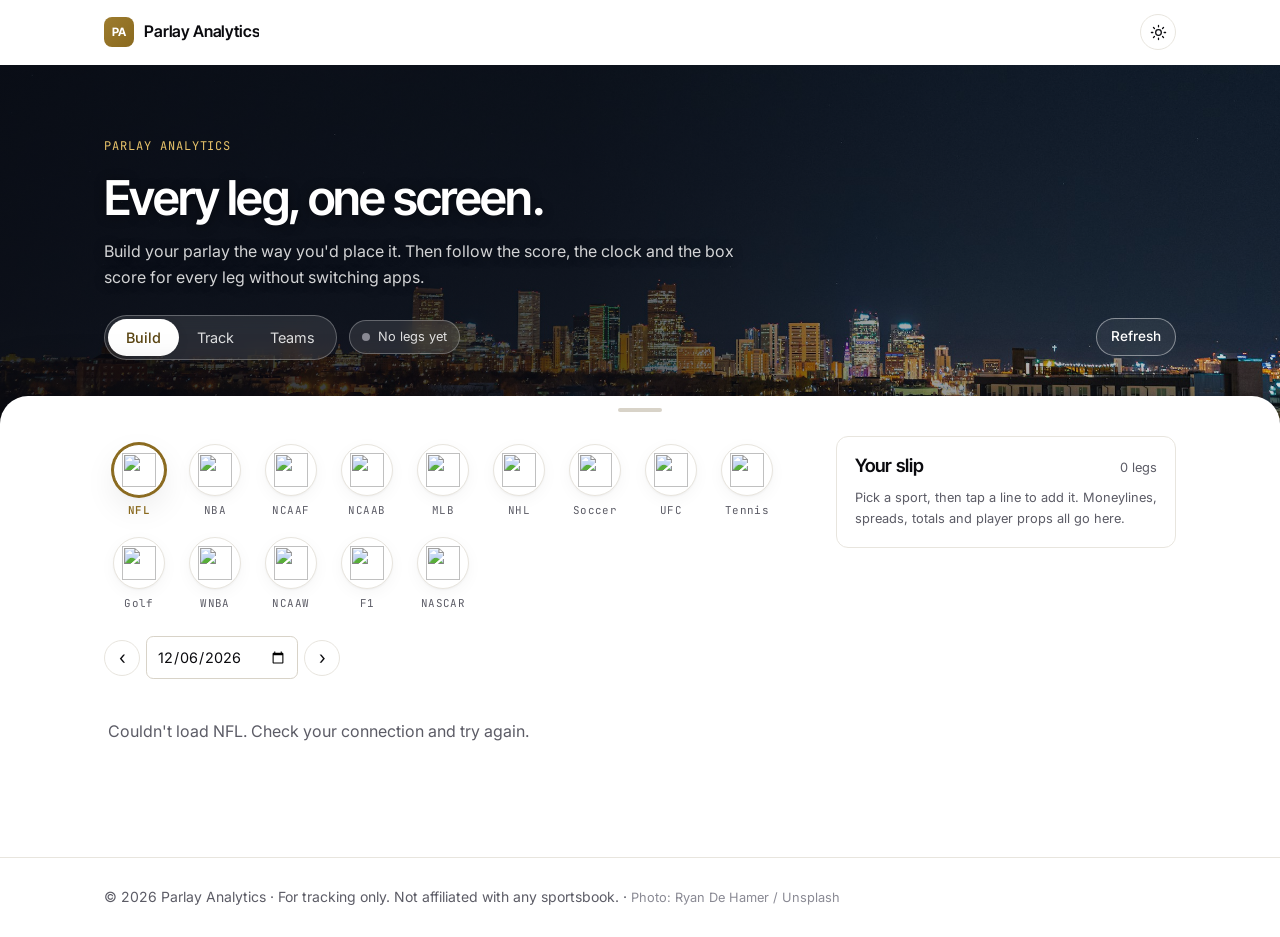
==== commit a34d87a0: "Add league logo navigation, team schedules, and player game logs - Sport and league pickers are logo" ====
--- a/index.html
+++ b/index.html
@@ -7,11 +7,11 @@
   <meta name="description" content="Build your parlay like you would on a sportsbook, then track every leg live: scores, clocks, minutes and box score stats across NFL, NBA, college, MLB, NHL, soccer, UFC, tennis, golf and racing.">
   <link rel="preconnect" href="https://fonts.googleapis.com">
   <link rel="preconnect" href="https://fonts.gstatic.com" crossorigin>
-  <link rel="stylesheet" href="assets/css/base.css?v=2">
-  <link rel="stylesheet" href="assets/css/drawer.css?v=2">
-  <link rel="stylesheet" href="assets/css/pages.css?v=2">
-  <script src="assets/js/config.js?v=2"></script>
-  <script src="assets/js/site.js?v=2"></script>
+  <link rel="stylesheet" href="assets/css/base.css?v=3">
+  <link rel="stylesheet" href="assets/css/drawer.css?v=3">
+  <link rel="stylesheet" href="assets/css/pages.css?v=3">
+  <script src="assets/js/config.js?v=3"></script>
+  <script src="assets/js/site.js?v=3"></script>
 </head>
 <body>
   <header class="site-header" id="site-header"></header>
@@ -25,6 +25,7 @@
         <div class="seg" role="tablist" aria-label="View">
           <button type="button" role="tab" data-view-tab="build" aria-selected="true">Build</button>
           <button type="button" role="tab" data-view-tab="track" aria-selected="false">Track <span id="legCount"></span></button>
+          <button type="button" role="tab" data-view-tab="teams" aria-selected="false">Teams</button>
         </div>
         <span class="live-pill" id="livePill"><span class="live-dot"></span><span id="liveText">No legs yet</span></span>
         <div class="head-btns">
@@ -49,6 +50,8 @@
           <button type="button" class="btn" data-view="build">Build a parlay</button>
         </div>
       </section>
+
+      <section id="teamsView" class="teams" aria-label="Teams, schedules and players" hidden></section>
     </div>
   </main>
 
@@ -57,7 +60,7 @@
 
   <footer class="site-footer" id="site-footer"></footer>
 
-  <script src="assets/js/sports.js?v=2"></script>
-  <script src="assets/js/app.js?v=2"></script>
+  <script src="assets/js/sports.js?v=3"></script>
+  <script src="assets/js/app.js?v=3"></script>
 </body>
 </html>
--- a/assets/css/pages.css
+++ b/assets/css/pages.css
@@ -278,3 +278,167 @@
 
 .track-empty { text-align: center; padding: 48px 16px; }
 .track-empty p { max-width: 420px; margin: 0 auto 20px; }
+
+/* ---------- logo navigation (sport + league) ---------- */
+.logo-nav { display: flex; gap: 6px; overflow-x: auto; scrollbar-width: none; padding: 2px 2px 6px; margin: 0 -2px; }
+.logo-nav::-webkit-scrollbar { display: none; }
+@media (min-width: 761px) { .logo-nav { flex-wrap: wrap; overflow: visible; } }
+.lg { display: grid; justify-items: center; gap: 6px; width: 70px; flex: none; padding: 6px 2px; border: 0; border-radius: var(--radius); background: none; cursor: pointer; }
+.lg-img {
+  width: 52px; height: 52px; display: grid; place-items: center; border-radius: 50%;
+  background: #fff; border: 1px solid var(--border); box-shadow: var(--shadow);
+  transition: transform .15s, box-shadow .15s, border-color .15s;
+}
+.lg-img img { width: 34px; height: 34px; object-fit: contain; }
+.lg-label { font-family: var(--font-mono); font-size: .68rem; letter-spacing: .04em; color: var(--text-muted); white-space: nowrap; }
+.lg:hover .lg-img { transform: translateY(-2px); border-color: var(--accent); }
+.lg[aria-pressed="true"] .lg-img { border-color: var(--accent); box-shadow: 0 0 0 2px var(--accent), var(--shadow-lg); }
+.lg[aria-pressed="true"] .lg-label { color: var(--accent); font-weight: 600; }
+.league-nav { display: flex; gap: 8px; flex-wrap: wrap; }
+.lg-chip {
+  display: inline-flex; align-items: center; gap: 8px; padding: 5px 14px 5px 5px; border-radius: 999px;
+  border: 1px solid var(--border); background: var(--surface); font-size: .85rem; cursor: pointer; color: var(--text-muted);
+}
+.lg-chip:not(:has(.chip-img)) { padding-left: 14px; }
+.chip-img { width: 26px; height: 26px; border-radius: 50%; background: #fff; display: grid; place-items: center; border: 1px solid var(--border); }
+.chip-img img { width: 18px; height: 18px; object-fit: contain; }
+.lg-chip:hover { border-color: var(--accent); }
+.lg-chip[aria-pressed="true"] { border-color: var(--accent); color: var(--accent); font-weight: 600; background: var(--accent-soft); }
+
+/* clickable logos */
+.team-link { display: inline-flex; align-items: center; gap: 8px; min-width: 0; padding: 2px; margin: -2px; border: 0; background: none; cursor: pointer; text-align: left; border-radius: 6px; }
+.team-link:hover .mt-name, .team-link:hover > span { color: var(--accent); }
+.team-link img { transition: transform .15s; }
+.team-link:hover img { transform: scale(1.1); }
+.bigscore .team.team-link { display: block; text-align: center; margin: 0; padding: 4px; }
+.bigscore .team.team-link:hover .abbr { color: var(--accent); }
+.logo-btn { display: inline-grid; place-items: center; padding: 0; border: 0; background: none; cursor: pointer; border-radius: 50%; transition: transform .15s; }
+.logo-btn:hover { transform: scale(1.15); }
+.card-links { margin-top: 10px; }
+.link-btn { padding: 0; border: 0; background: none; color: var(--accent); font-weight: 500; font-size: .85rem; cursor: pointer; }
+.link-btn:hover { text-decoration: underline; text-underline-offset: 3px; }
+
+/* "last 10" strip in the bet editor */
+.recent { display: flex; align-items: center; gap: 8px 12px; flex-wrap: wrap; margin-top: 12px; padding: 10px 12px; border-radius: var(--radius-sm); background: var(--surface); border: 1px solid var(--border); }
+.recent:empty { display: none; }
+.recent-k { font-family: var(--font-mono); font-size: .68rem; text-transform: uppercase; letter-spacing: .06em; color: var(--text-faint); }
+.chips { display: flex; gap: 3px; flex-wrap: wrap; }
+.chip { min-width: 26px; padding: 2px 4px; border-radius: 5px; text-align: center; font-family: var(--font-mono); font-size: .78rem; font-weight: 600; background: var(--bg-subtle); border: 1px solid var(--border); }
+.chip.over { background: color-mix(in srgb, var(--up) 14%, var(--surface)); border-color: color-mix(in srgb, var(--up) 45%, var(--border)); }
+.chip.under { background: color-mix(in srgb, var(--down) 10%, var(--surface)); border-color: color-mix(in srgb, var(--down) 35%, var(--border)); }
+.recent .link-btn { margin-left: auto; }
+
+/* ---------- teams: standings grid ---------- */
+.teams { display: grid; gap: 12px; }
+.teams-hint { margin: 4px 0 0; }
+.conf { margin-top: 8px; }
+.conf-name { font-family: var(--font-mono); font-size: .72rem; font-weight: 600; letter-spacing: .1em; text-transform: uppercase; color: var(--accent); margin: 18px 0 10px; }
+.conf-name .muted { text-transform: none; letter-spacing: 0; font-weight: 400; margin-left: 6px; }
+.team-grid { display: grid; grid-template-columns: repeat(auto-fill, minmax(150px, 1fr)); gap: 10px; }
+.team-tile {
+  position: relative; display: grid; justify-items: center; gap: 4px; padding: 16px 10px 12px;
+  background: var(--surface); border: 1px solid var(--border); border-radius: var(--radius); cursor: pointer;
+  transition: transform .2s, box-shadow .2s, border-color .2s, background .2s; overflow: hidden; isolation: isolate;
+}
+.team-tile::after {
+  content: ""; position: absolute; right: -25%; bottom: -60%; width: 80%; aspect-ratio: 1; border-radius: 50%;
+  background: radial-gradient(circle at 40% 40%, var(--glow-2), var(--glow-1) 55%, transparent 72%);
+  filter: blur(30px); opacity: 0; transition: opacity .35s; pointer-events: none; z-index: -1;
+}
+.team-tile:hover { transform: translateY(-3px); border-color: var(--accent); box-shadow: 0 0 0 1px var(--accent), var(--shadow-lg); background: var(--hover-fill); }
+.team-tile:hover::after { opacity: var(--glow-strength); }
+.tile-rank { position: absolute; top: 8px; left: 10px; font-size: .68rem; color: var(--text-faint); }
+.tile-logo { width: 66px; height: 66px; display: grid; place-items: center; border-radius: 50%; background: #fff; border: 1px solid var(--border); box-shadow: var(--shadow); }
+.tile-logo img { width: 46px; height: 46px; object-fit: contain; }
+.tile-name { font-weight: 600; font-size: .9rem; text-align: center; line-height: 1.25; }
+.tile-rec { font-size: .75rem; color: var(--text-muted); }
+@media (max-width: 480px) { .team-grid { grid-template-columns: repeat(3, minmax(0, 1fr)); gap: 8px; } .tile-logo { width: 52px; height: 52px; } .tile-logo img { width: 36px; height: 36px; } .tile-name { font-size: .78rem; } }
+
+/* ---------- team + player pages ---------- */
+.crumb { justify-self: start; padding: 6px 14px; border: 1px solid var(--border-strong); border-radius: 999px; background: var(--surface); color: var(--text-muted); font-size: .85rem; cursor: pointer; }
+.crumb:hover { border-color: var(--accent); color: var(--accent); }
+.team-head { display: flex; align-items: center; gap: 18px; flex-wrap: wrap; margin: 8px 0 4px; }
+.team-head h2 { margin: 0 0 4px; }
+.team-head p { margin: 0; }
+.th-logo { width: 84px; height: 84px; object-fit: contain; }
+.th-face { width: 92px; height: 92px; border-radius: 50%; object-fit: cover; background: var(--bg-subtle); border: 1px solid var(--border); }
+.th-team { margin-left: auto; }
+.th-team img { width: 56px; height: 56px; object-fit: contain; }
+.form-row { display: flex; align-items: center; gap: 4px; flex-wrap: wrap; margin-top: 10px; }
+.form-row .muted { margin-right: 6px; }
+.form { width: 24px; height: 24px; display: grid; place-items: center; border-radius: 6px; font-family: var(--font-mono); font-size: .72rem; font-weight: 700; border: 1px solid var(--border); background: var(--bg-subtle); color: var(--text-muted); }
+.form.res-W { color: var(--up); border-color: color-mix(in srgb, var(--up) 45%, var(--border)); background: color-mix(in srgb, var(--up) 10%, var(--surface)); }
+.form.res-L { color: var(--down); border-color: color-mix(in srgb, var(--down) 40%, var(--border)); background: color-mix(in srgb, var(--down) 8%, var(--surface)); }
+.res { font-family: var(--font-mono); }
+.res-W { color: var(--up); }
+.res-L { color: var(--down); }
+.res-D, .res-T { color: var(--text-muted); }
+.team .seg, .teams > .seg { justify-self: start; }
+
+.sched { padding: 4px 16px; }
+.sched-row { display: grid; grid-template-columns: 110px 28px minmax(0, 1fr) auto; align-items: center; gap: 10px; padding: 10px 0; border-bottom: 1px solid var(--border); font-size: .9rem; }
+.sched-row:last-child { border-bottom: 0; }
+.sched-row.is-next .sched-date, .sched-row.is-now .sched-date { color: var(--accent); font-weight: 600; }
+.sched-date { color: var(--text-muted); font-size: .85rem; }
+.sched-opp img { width: 26px; height: 26px; object-fit: contain; }
+.sched-opp span { font-weight: 500; overflow: hidden; text-overflow: ellipsis; white-space: nowrap; }
+.sched-res { display: flex; align-items: center; gap: 8px; justify-content: flex-end; white-space: nowrap; }
+.mk-sm { padding: 4px 12px; font-size: .8rem; }
+@media (max-width: 520px) {
+  .sched { padding: 2px 12px; }
+  .sched-row { grid-template-columns: 64px 22px minmax(0, 1fr) auto; gap: 6px; font-size: .82rem; }
+  .sched-date { font-size: .74rem; }
+}
+
+.roster-grid { display: grid; grid-template-columns: repeat(auto-fill, minmax(220px, 1fr)); gap: 8px; }
+.player-tile { display: flex; align-items: center; gap: 12px; padding: 10px 12px; text-align: left; background: var(--surface); border: 1px solid var(--border); border-radius: var(--radius); cursor: pointer; transition: border-color .15s, transform .15s, background .15s; }
+.player-tile:hover { border-color: var(--accent); background: var(--hover-fill); transform: translateY(-1px); }
+.pt-img { width: 44px; height: 44px; flex: none; border-radius: 50%; overflow: hidden; background: var(--bg-subtle); border: 1px solid var(--border); display: grid; place-items: center; font-size: .8rem; font-weight: 600; color: var(--text-muted); }
+.pt-img img { width: 100%; height: 100%; object-fit: cover; }
+.pt-text { display: grid; min-width: 0; flex: 1; }
+.pt-name { font-weight: 600; font-size: .9rem; overflow: hidden; text-overflow: ellipsis; white-space: nowrap; }
+.pt-meta { font-size: .72rem; color: var(--text-muted); }
+
+.player-controls { display: flex; gap: 12px; flex-wrap: wrap; align-items: end; margin-top: 8px; }
+.player-controls .fld { min-width: 200px; }
+.tiles { display: grid; grid-template-columns: repeat(4, minmax(0, 1fr)); gap: 10px; margin-top: 12px; }
+@media (max-width: 700px) { .tiles { grid-template-columns: repeat(2, minmax(0, 1fr)); } }
+.stat-tile { padding: 14px 16px; display: grid; gap: 2px; }
+.st-k { font-family: var(--font-mono); font-size: .66rem; letter-spacing: .08em; text-transform: uppercase; color: var(--text-faint); }
+.st-v { font-family: var(--font-heading); font-size: 1.8rem; font-weight: 600; line-height: 1.15; }
+
+.chart-card { margin-top: 12px; padding: 18px 18px 12px; }
+.chart-head { display: flex; justify-content: space-between; align-items: baseline; gap: 12px; flex-wrap: wrap; margin-bottom: 12px; }
+.chart-head h3 { margin: 0; font-size: 1rem; }
+.chart-key { display: inline-flex; align-items: center; gap: 6px; color: var(--text-muted); }
+.chart-key i { width: 10px; height: 10px; border-radius: 3px; display: inline-block; margin-left: 8px; }
+.chart-key .k-over { background: var(--up); }
+.chart-key .k-under { background: var(--down); }
+.chart { display: grid; column-gap: 0; }
+.bar-col { position: relative; display: grid; gap: 6px; outline: none; cursor: default; }
+.plot { position: relative; height: 170px; border-bottom: 1px solid var(--border-strong); }
+.bar { position: absolute; bottom: 0; left: 50%; transform: translateX(-50%); width: min(62%, 34px); border-radius: 4px 4px 0 0; transition: opacity .15s; }
+.bar.over { background: var(--up); }
+.bar.under { background: var(--down); }
+.bar.push { background: var(--text-faint); }
+.bline { position: absolute; left: 0; right: 0; border-top: 2px dashed var(--text-muted); pointer-events: none; }
+.bar-x { text-align: center; font-size: .68rem; color: var(--text-muted); }
+.chart:hover .bar { opacity: .55; }
+.chart .bar-col:hover .bar, .chart .bar-col:focus .bar { opacity: 1; }
+.bar-col:hover::after, .bar-col:focus::after {
+  content: attr(data-tip); position: absolute; bottom: calc(100% - 6px); left: 50%; transform: translateX(-50%);
+  padding: 6px 10px; border-radius: 8px; background: var(--text); color: var(--bg); font-size: .75rem; white-space: nowrap; z-index: 5; box-shadow: var(--shadow-lg); pointer-events: none;
+}
+.bar-col:first-child:hover::after, .bar-col:first-child:focus::after { left: 0; transform: none; }
+.bar-col:last-child:hover::after, .bar-col:last-child:focus::after { left: auto; right: 0; transform: none; }
+
+.log-card { margin-top: 12px; padding: 8px 0 12px; display: grid; gap: 10px; justify-items: center; }
+.log-wrap { width: 100%; overflow-x: auto; }
+.log { width: 100%; border-collapse: collapse; font-size: .82rem; }
+.log th { position: sticky; top: 0; background: var(--surface); font-family: var(--font-mono); font-size: .66rem; font-weight: 500; letter-spacing: .04em; text-transform: uppercase; color: var(--text-faint); text-align: left; padding: 8px 10px; border-bottom: 1px solid var(--border-strong); white-space: nowrap; }
+.log td { padding: 7px 10px; border-bottom: 1px solid var(--border); white-space: nowrap; }
+.log tr:last-child td { border-bottom: 0; }
+.log tbody tr:hover td { background: var(--hover-fill); }
+.nowrap { white-space: nowrap; }
+.log-opp img { width: 18px; height: 18px; object-fit: contain; }
+.log-opp { gap: 5px; font-size: .82rem; }
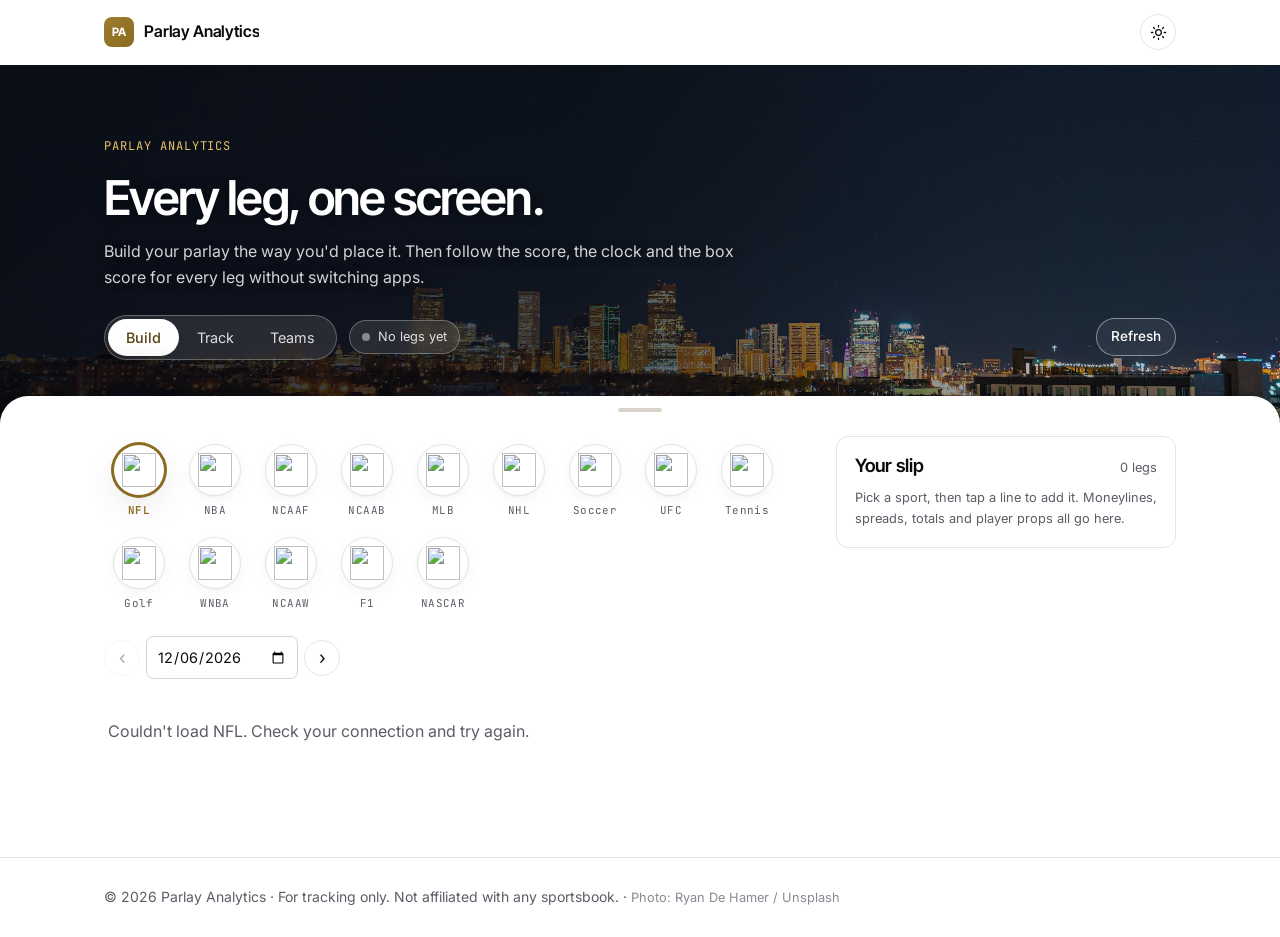
==== commit 8411dd59: "Build: hide finished games and block dates before today Final games, finished fights and matches, an" ====
--- a/index.html
+++ b/index.html
@@ -7,11 +7,11 @@
   <meta name="description" content="Build your parlay like you would on a sportsbook, then track every leg live: scores, clocks, minutes and box score stats across NFL, NBA, college, MLB, NHL, soccer, UFC, tennis, golf and racing.">
   <link rel="preconnect" href="https://fonts.googleapis.com">
   <link rel="preconnect" href="https://fonts.gstatic.com" crossorigin>
-  <link rel="stylesheet" href="assets/css/base.css?v=3">
-  <link rel="stylesheet" href="assets/css/drawer.css?v=3">
-  <link rel="stylesheet" href="assets/css/pages.css?v=3">
-  <script src="assets/js/config.js?v=3"></script>
-  <script src="assets/js/site.js?v=3"></script>
+  <link rel="stylesheet" href="assets/css/base.css?v=8">
+  <link rel="stylesheet" href="assets/css/drawer.css?v=8">
+  <link rel="stylesheet" href="assets/css/pages.css?v=8">
+  <script src="assets/js/config.js?v=8"></script>
+  <script src="assets/js/site.js?v=8"></script>
 </head>
 <body>
   <header class="site-header" id="site-header"></header>
@@ -60,7 +60,7 @@
 
   <footer class="site-footer" id="site-footer"></footer>
 
-  <script src="assets/js/sports.js?v=3"></script>
-  <script src="assets/js/app.js?v=3"></script>
+  <script src="assets/js/sports.js?v=8"></script>
+  <script src="assets/js/app.js?v=8"></script>
 </body>
 </html>
--- a/assets/css/pages.css
+++ b/assets/css/pages.css
@@ -390,10 +390,36 @@
   .sched-date { font-size: .74rem; }
 }
 
-.roster-grid { display: grid; grid-template-columns: repeat(auto-fill, minmax(220px, 1fr)); gap: 8px; }
-.player-tile { display: flex; align-items: center; gap: 12px; padding: 10px 12px; text-align: left; background: var(--surface); border: 1px solid var(--border); border-radius: var(--radius); cursor: pointer; transition: border-color .15s, transform .15s, background .15s; }
-.player-tile:hover { border-color: var(--accent); background: var(--hover-fill); transform: translateY(-1px); }
-.pt-img { width: 44px; height: 44px; flex: none; border-radius: 50%; overflow: hidden; background: var(--bg-subtle); border: 1px solid var(--border); display: grid; place-items: center; font-size: .8rem; font-weight: 600; color: var(--text-muted); }
+.roster-list { padding: 4px 0; overflow: hidden; }
+.player-row {
+  width: 100%; display: grid; grid-template-columns: 48px minmax(0, 1fr) auto 76px 16px; align-items: center; gap: 14px;
+  padding: 10px 16px; text-align: left; background: none; border: 0; border-bottom: 1px solid var(--border); cursor: pointer;
+  transition: background .15s;
+}
+.player-row:last-child { border-bottom: 0; }
+.player-row:hover { background: var(--hover-fill); }
+.player-row:hover .pt-name, .player-row:hover .pt-go { color: var(--accent); }
+.pt-cols { display: flex; gap: 18px; font-size: .85rem; }
+.pt-col { display: grid; justify-items: center; min-width: 34px; }
+.pt-col em { font-style: normal; font-size: .6rem; letter-spacing: .06em; text-transform: uppercase; color: var(--text-faint); }
+.pt-go { font-size: 1.3rem; color: var(--text-faint); transition: color .15s, transform .15s; }
+.player-row:hover .pt-go { transform: translateX(3px); }
+.pt-stats { display: flex; gap: 14px; min-width: 300px; padding-left: 16px; margin-left: 2px; border-left: 1px solid var(--border); }
+.pt-none { font-family: var(--font-body); font-size: .8rem; align-self: center; }
+@media (max-width: 600px) {
+  .player-row {
+    grid-template-columns: 42px minmax(0, 1fr) 12px; grid-template-areas: "img text go" "img cols go";
+    gap: 4px 12px; padding: 10px 12px;
+  }
+  .player-row .pt-img { grid-area: img; align-self: start; }
+  .player-row .pt-text { grid-area: text; }
+  .player-row .pt-cols { grid-area: cols; gap: 10px; flex-wrap: wrap; }
+  .player-row .pt-go { grid-area: go; }
+  .player-row > .pill, .player-row > span:empty { display: none; }
+  .pt-stats { gap: 10px; padding-left: 10px; }
+  .pt-col { min-width: 28px; }
+}
+.pt-img { width: 46px; height: 46px; flex: none; border-radius: 50%; overflow: hidden; background: var(--bg-subtle); border: 1px solid var(--border); display: grid; place-items: center; font-size: .8rem; font-weight: 600; color: var(--text-muted); }
 .pt-img img { width: 100%; height: 100%; object-fit: cover; }
 .pt-text { display: grid; min-width: 0; flex: 1; }
 .pt-name { font-weight: 600; font-size: .9rem; overflow: hidden; text-overflow: ellipsis; white-space: nowrap; }
@@ -442,3 +468,41 @@
 .nowrap { white-space: nowrap; }
 .log-opp img { width: 18px; height: 18px; object-fit: contain; }
 .log-opp { gap: 5px; font-size: .82rem; }
+.player-row > .pill { justify-self: end; }
+@media (max-width: 600px) { .pt-stats { min-width: 0; } }
+
+/* ---------- prop player picker + stat buttons ---------- */
+.ed-label { font-size: .75rem; color: var(--text-muted); margin: 12px 0 6px; }
+.picker { border: 1px solid var(--border); border-radius: var(--radius); background: var(--surface); overflow: hidden; }
+.pk-search { width: calc(100% - 16px); margin: 8px; }
+.pk-list { max-height: 360px; overflow-y: auto; border-top: 1px solid var(--border); }
+.pk-head {
+  position: sticky; top: 0; z-index: 1; display: flex; align-items: center; gap: 8px; padding: 8px 12px;
+  background: var(--bg-subtle); border-bottom: 1px solid var(--border); font-weight: 600; font-size: .82rem;
+}
+.pk-head img { width: 20px; height: 20px; object-fit: contain; }
+.pk-kind { margin-left: auto; font-family: var(--font-mono); font-size: .66rem; font-weight: 600; letter-spacing: .08em; text-transform: uppercase; color: var(--accent); }
+.pk-row {
+  width: 100%; display: grid; grid-template-columns: 38px minmax(0, 1fr) auto auto; align-items: center; gap: 10px;
+  padding: 7px 12px; border: 0; border-bottom: 1px solid var(--border); background: none; text-align: left; cursor: pointer;
+}
+.pk-row:last-child { border-bottom: 0; }
+.pk-row:hover { background: var(--hover-fill); }
+.pk-row:hover .pk-name { color: var(--accent); }
+.pk-img { width: 38px; height: 38px; border-radius: 50%; overflow: hidden; display: grid; place-items: center; background: var(--bg-subtle); border: 1px solid var(--border); font-size: .72rem; font-weight: 600; color: var(--text-muted); flex: none; }
+.pk-img img { width: 100%; height: 100%; object-fit: cover; }
+.pk-text { display: grid; min-width: 0; }
+.pk-name { font-weight: 600; font-size: .9rem; overflow: hidden; text-overflow: ellipsis; white-space: nowrap; }
+.pk-meta { font-size: .75rem; color: var(--text-muted); overflow: hidden; text-overflow: ellipsis; white-space: nowrap; }
+.pk-pos { font-size: .75rem; color: var(--text-muted); min-width: 28px; text-align: right; }
+.picker.picked { display: flex; align-items: center; gap: 12px; padding: 10px 12px; border-color: var(--accent); background: var(--accent-soft); }
+.picker.picked .pk-text { flex: 1; }
+.stat-chips { display: flex; gap: 6px; flex-wrap: wrap; }
+.chip-btn { padding: 7px 13px; border-radius: 999px; border: 1px solid var(--border-strong); background: var(--surface); font-size: .85rem; cursor: pointer; transition: border-color .15s, background .15s; }
+.chip-btn:hover { border-color: var(--accent); }
+.chip-btn[aria-pressed="true"] { border-color: var(--accent); background: var(--accent); color: var(--accent-ink); font-weight: 600; }
+.editor > .editor-row + .editor-row { margin-top: 12px; }
+.editor .picker + .editor-row, .editor .stat-chips + .editor-row { margin-top: 14px; }
+.icon-btn:disabled { opacity: .35; cursor: not-allowed; }
+.empty-board { display: grid; justify-items: start; gap: 8px; }
+.empty-board p { margin: 0; }
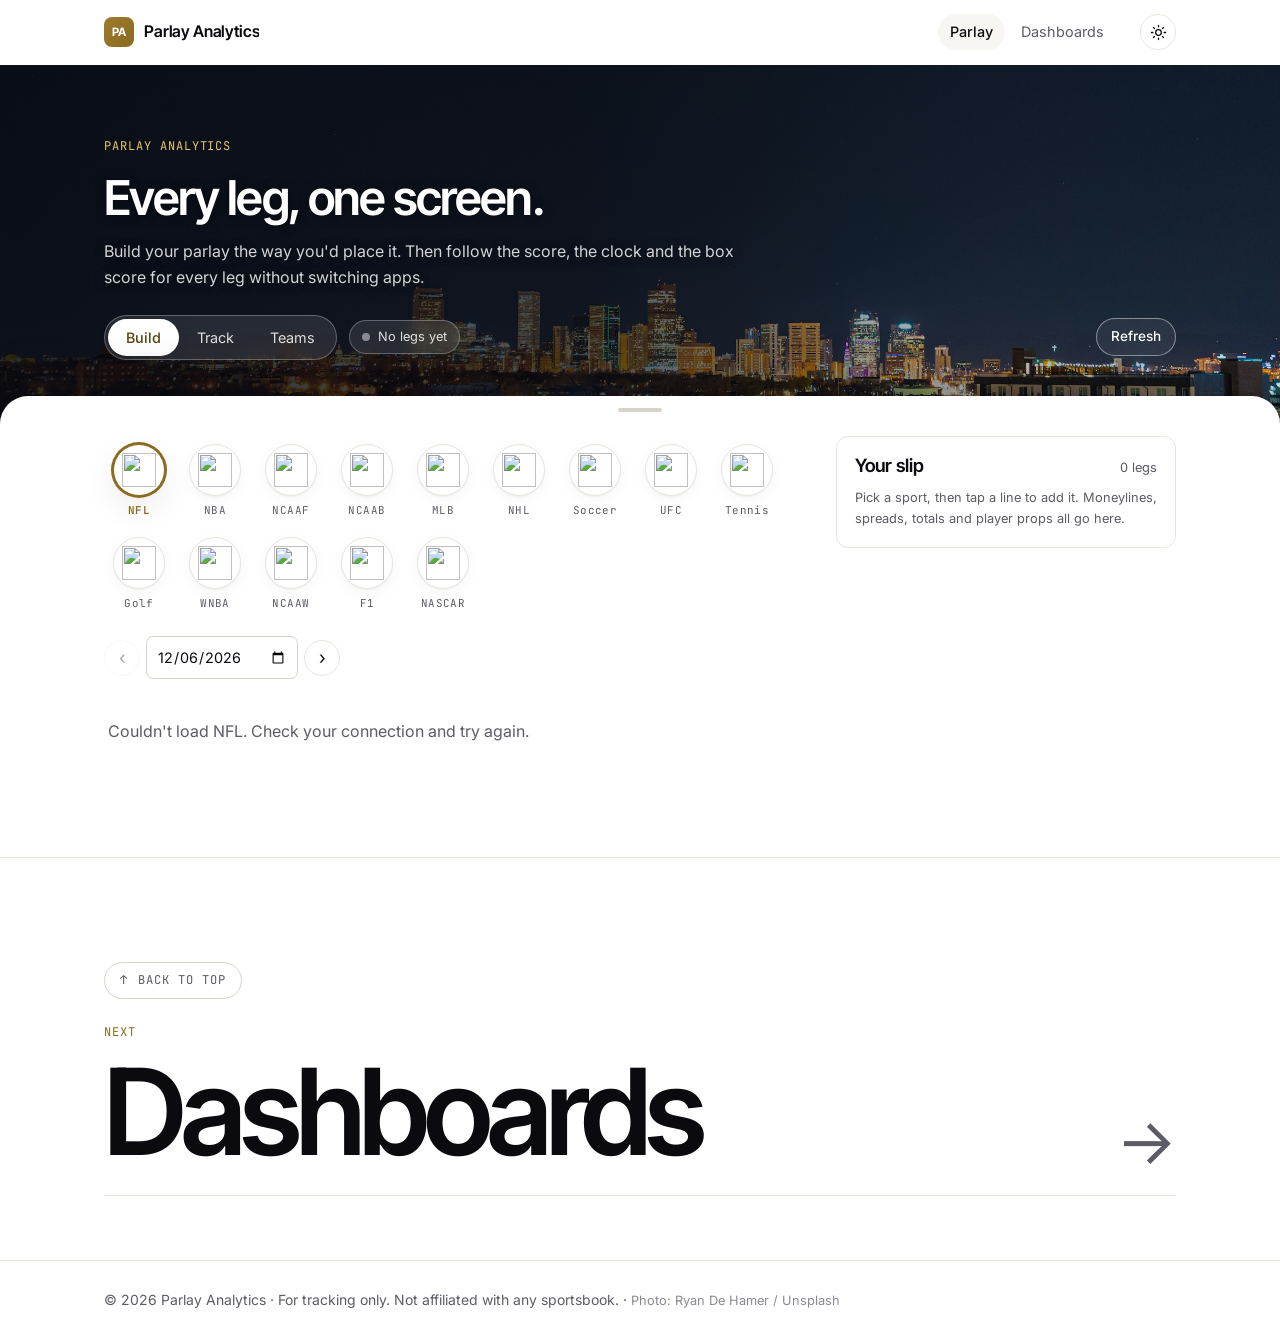
==== commit 9223c833: "Add Dashboards page: user-built boards of data panels - New page in the site nav (Parlay / Dashboard" ====
--- a/index.html
+++ b/index.html
@@ -7,11 +7,11 @@
   <meta name="description" content="Build your parlay like you would on a sportsbook, then track every leg live: scores, clocks, minutes and box score stats across NFL, NBA, college, MLB, NHL, soccer, UFC, tennis, golf and racing.">
   <link rel="preconnect" href="https://fonts.googleapis.com">
   <link rel="preconnect" href="https://fonts.gstatic.com" crossorigin>
-  <link rel="stylesheet" href="assets/css/base.css?v=8">
-  <link rel="stylesheet" href="assets/css/drawer.css?v=8">
-  <link rel="stylesheet" href="assets/css/pages.css?v=8">
-  <script src="assets/js/config.js?v=8"></script>
-  <script src="assets/js/site.js?v=8"></script>
+  <link rel="stylesheet" href="assets/css/base.css?v=9">
+  <link rel="stylesheet" href="assets/css/drawer.css?v=9">
+  <link rel="stylesheet" href="assets/css/pages.css?v=9">
+  <script src="assets/js/config.js?v=9"></script>
+  <script src="assets/js/site.js?v=9"></script>
 </head>
 <body>
   <header class="site-header" id="site-header"></header>
@@ -60,7 +60,7 @@
 
   <footer class="site-footer" id="site-footer"></footer>
 
-  <script src="assets/js/sports.js?v=8"></script>
-  <script src="assets/js/app.js?v=8"></script>
+  <script src="assets/js/sports.js?v=9"></script>
+  <script src="assets/js/app.js?v=9"></script>
 </body>
 </html>
--- a/assets/css/pages.css
+++ b/assets/css/pages.css
@@ -48,8 +48,6 @@
 .page-head .muted { max-width: 40em; }
 .head-row { display: flex; align-items: center; gap: 12px; flex-wrap: wrap; margin-top: 24px; }
 .head-btns { display: flex; gap: 8px; margin-left: auto; }
-/* no nav on this site: hide the empty mobile menu button */
-.menu-btn { display: none !important; }
 
 /* ---------- template: segmented control, live pill, toast ---------- */
 .seg { display: inline-flex; padding: 3px; border: 1px solid var(--border); border-radius: 999px; background: var(--bg-subtle); }
